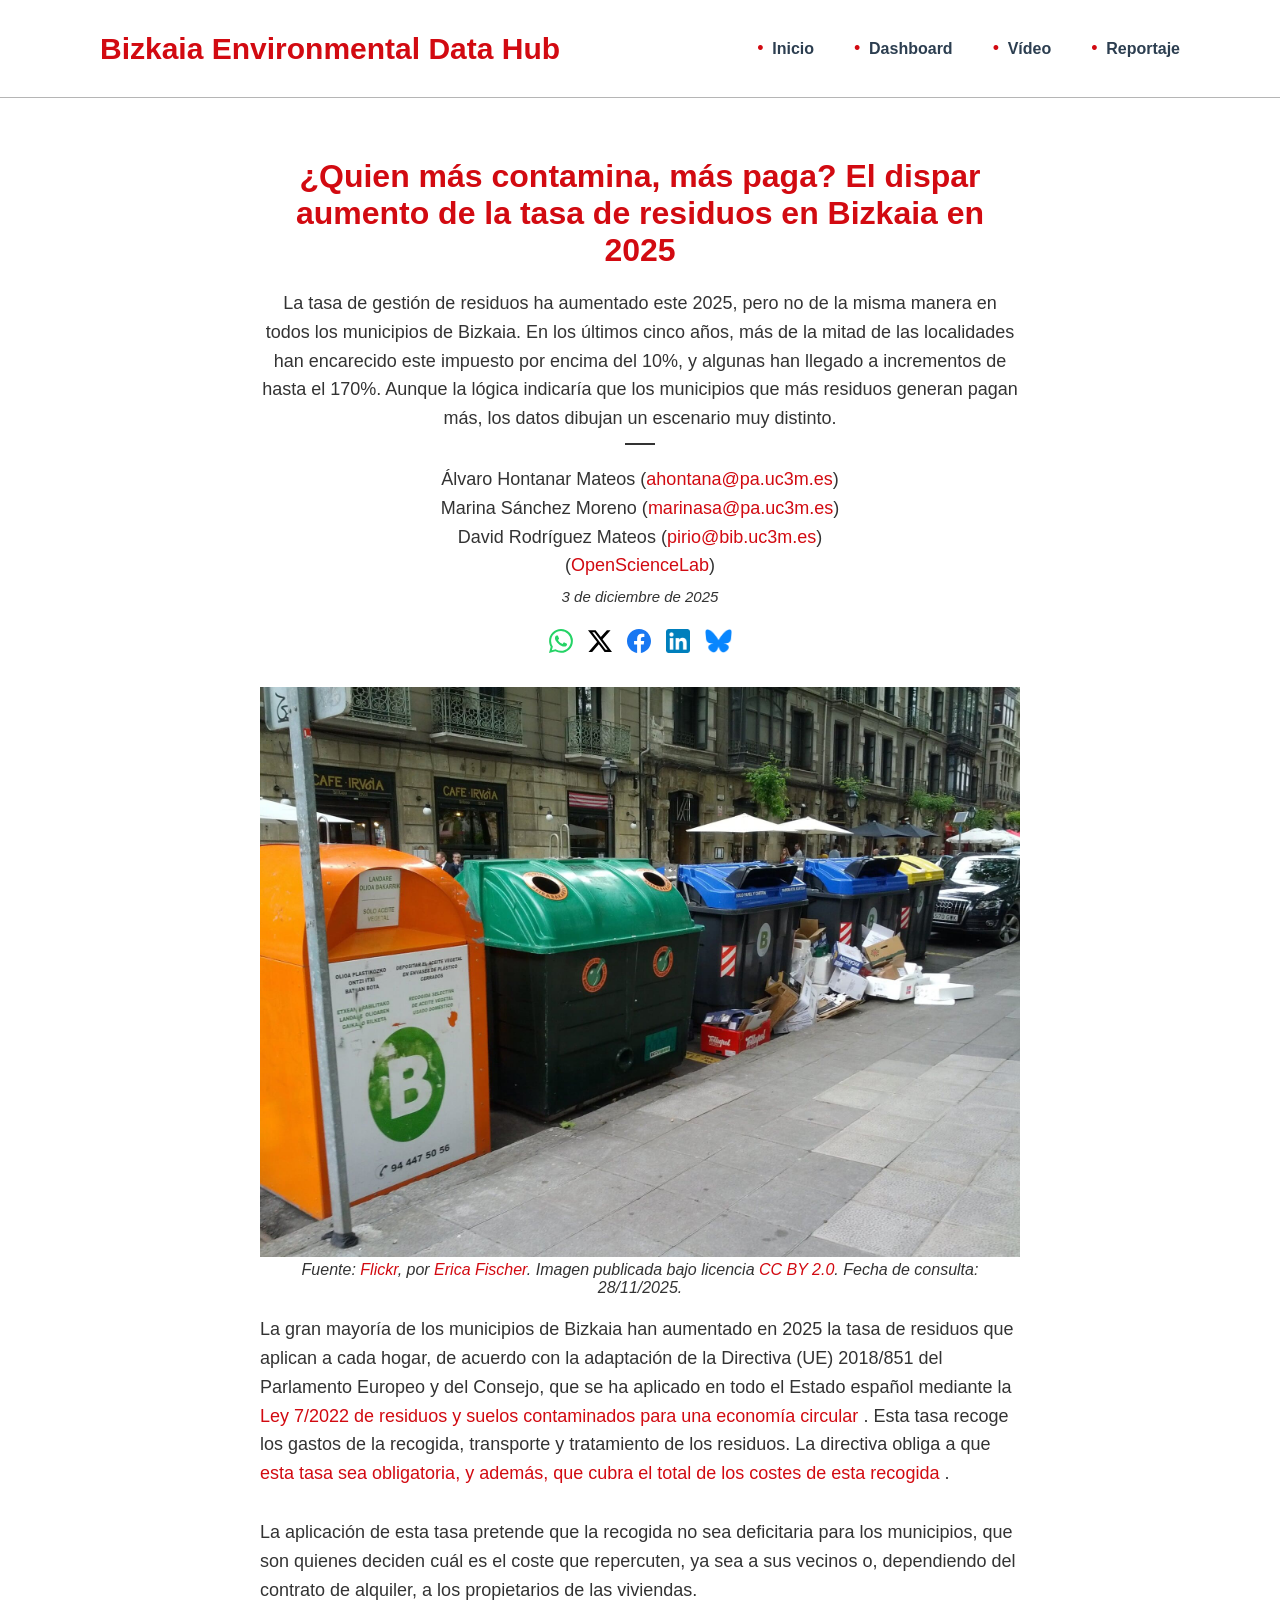
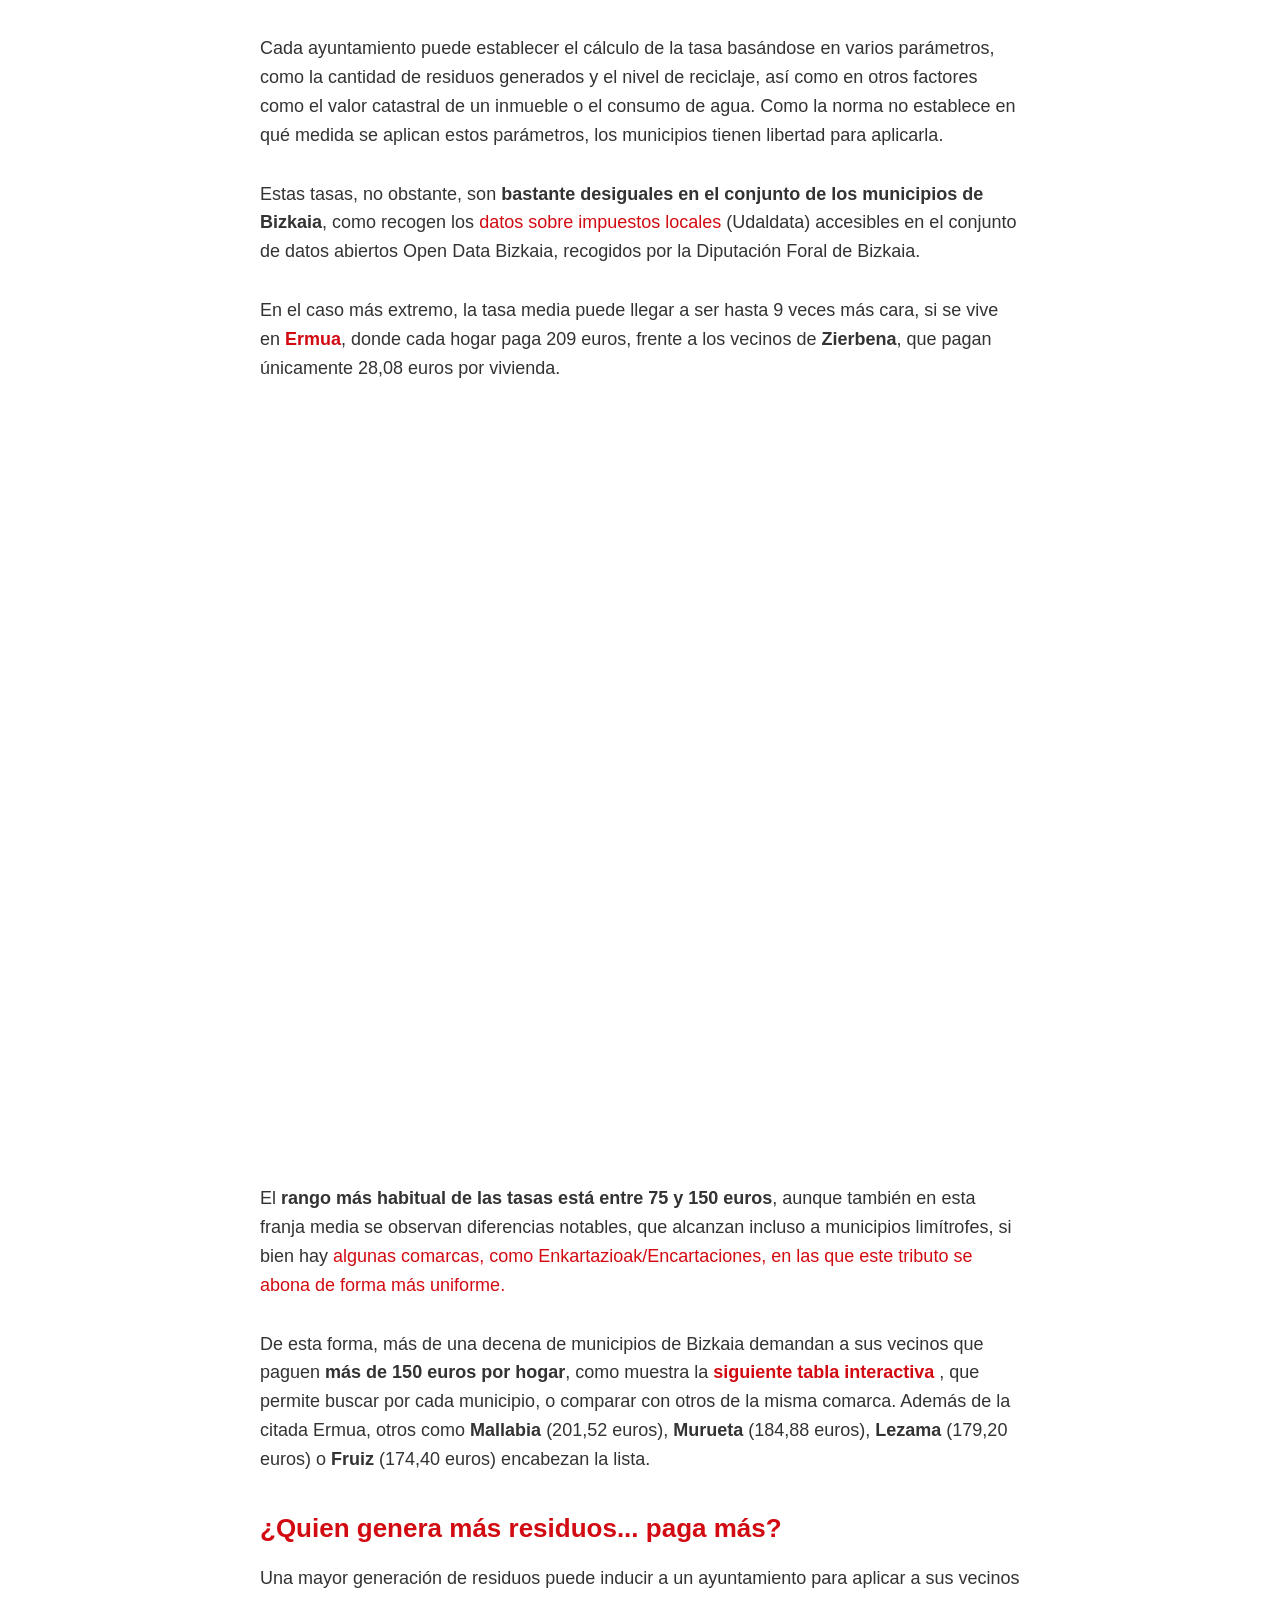
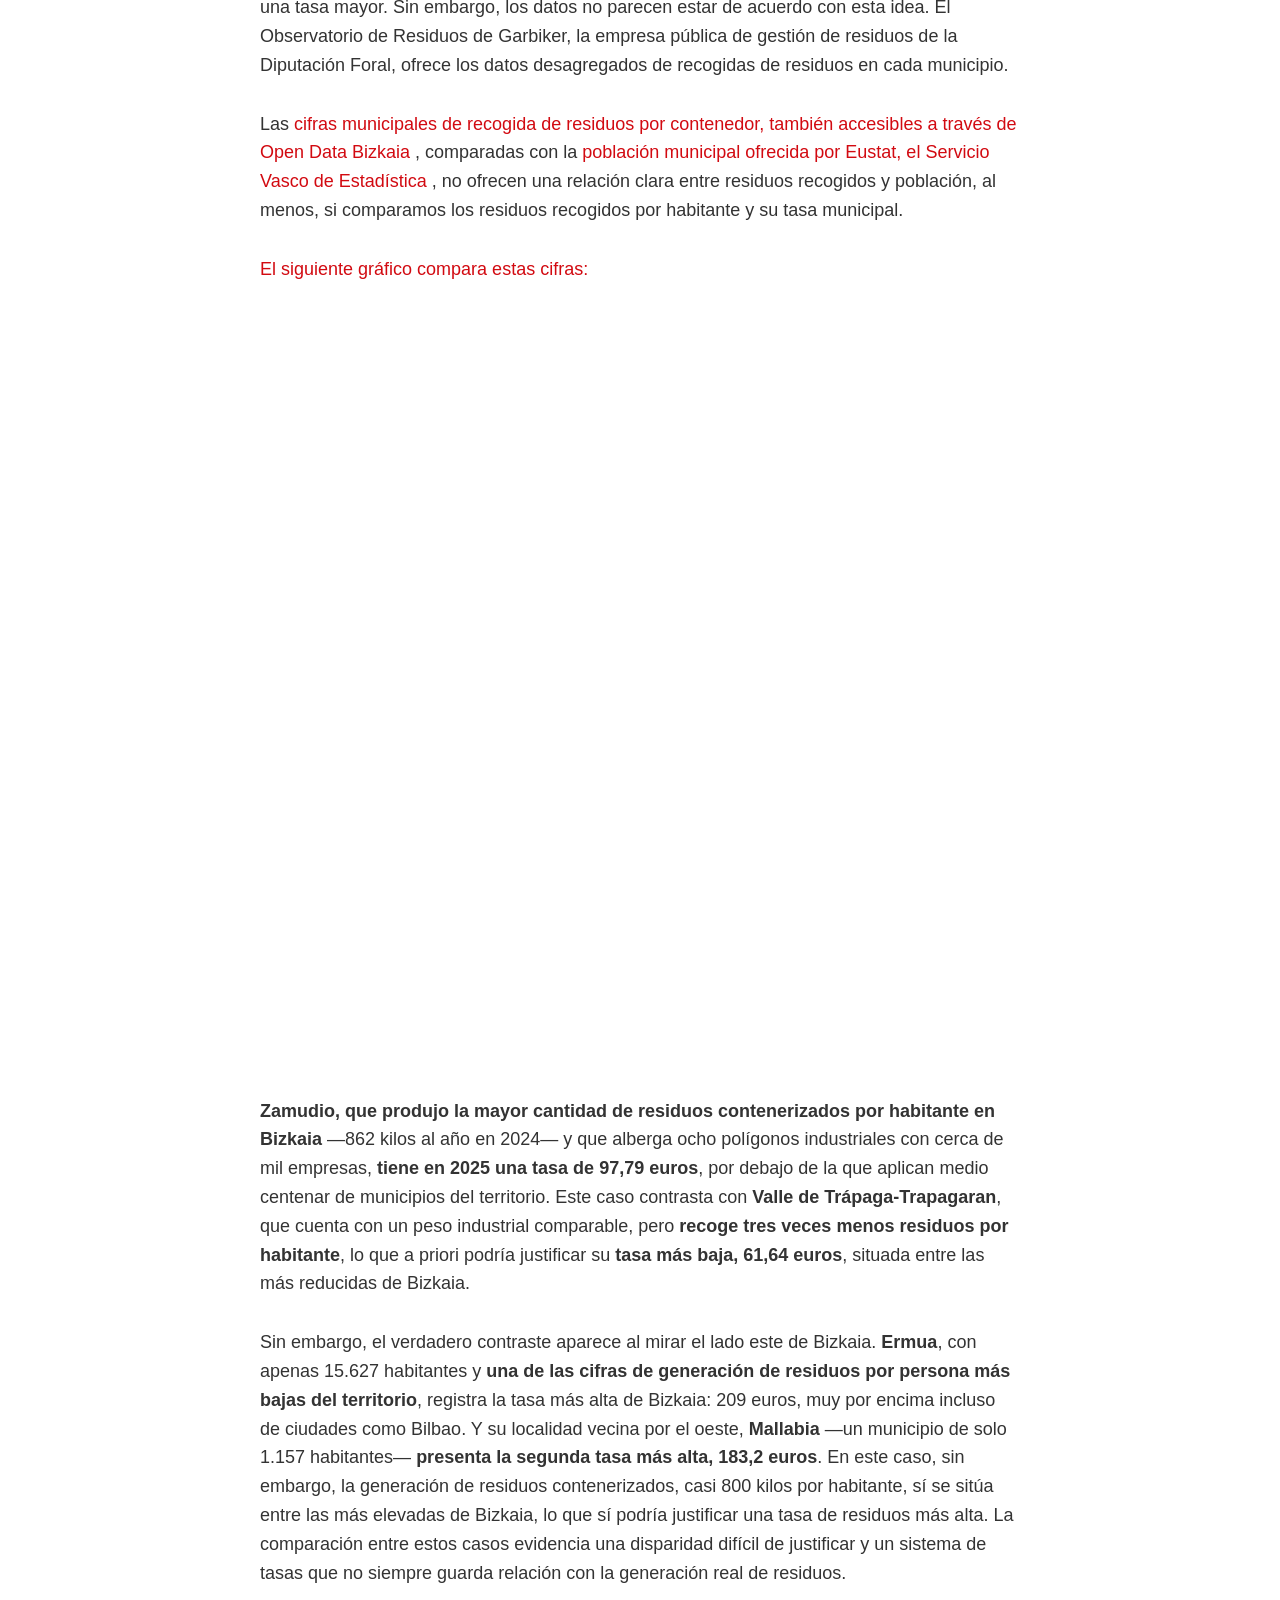
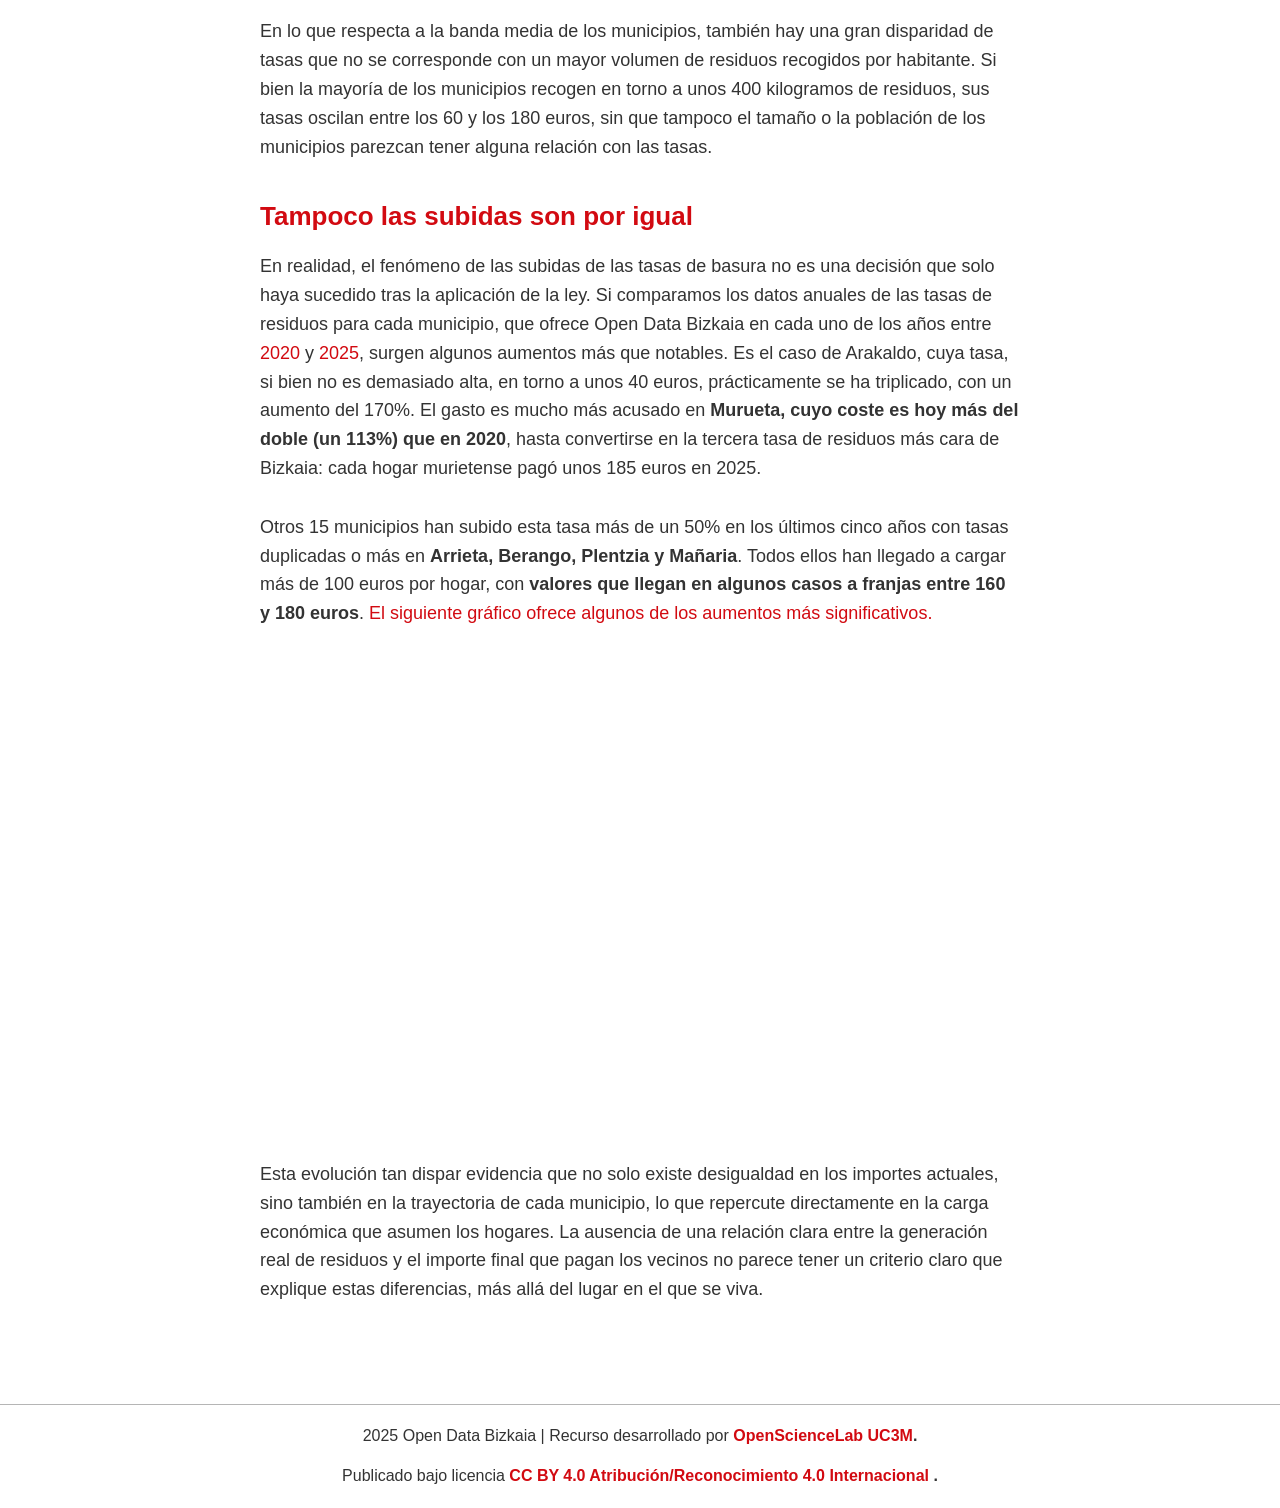
==== aumento-tasa-de-basuras-bizkaia.html @ 4c88d79d "Añadir archivos plantilla Copia OpenData Bizkaia" ====
<!DOCTYPE html>
<html lang="es">
    <head>
        <meta charset="UTF-8">
        <meta name="viewport" content="width=device-width, initial-scale=1.0">
        <title>El dispar aumento de la tasa de residuos en Bizkaia en 2025</title>
		<meta name="description" content="La tasa de residuos sube en Bizkaia en 2025, pero con grandes diferencias entre municipios: más de la mitad aumentan más del 10% y algunos alcanzan el 170%.">

        <!-- ====== OPEN GRAPH ====== -->
        <meta property="og:title" content="El dispar aumento de la tasa de basuras y las grandes diferencias entre municipios de Bizkaia">
        <meta property="og:description" content="La tasa de residuos aumenta, pero no igual en todos los municipios de Bizkaia. Más de la mitad han subido más de un 10%, algunos hasta un 170%.">
        <meta property="og:image" content="https://opensciencelab-uc3m.github.io/opendatabizkaia/contenedores-bilbao.jpg">
        <meta property="og:url" content="https://opensciencelab-uc3m.github.io/opendatabizkaia/aumento-tasa-de-basuras-bizkaia.html">
        <meta property="og:type" content="article">
        <meta property="og:locale" content="es_ES">

        <!-- ====== TWITTER CARDS ====== -->
        <meta name="twitter:card" content="summary_large_image">
        <meta name="twitter:title" content="El dispar aumento de la tasa de basuras y las grandes diferencias entre municipios de Bizkaia">
        <meta name="twitter:description" content="La tasa de residuos aumenta, pero no igual en todos los municipios de Bizkaia. Más de la mitad han subido más de un 10%, algunos hasta un 170%.">
        <meta name="twitter:image" content="https://opensciencelab-uc3m.github.io/opendatabizkaia/contenedores-bilbao.jpg">

        <link rel="stylesheet" href="style.css">
    </head>

    <body>

        <!-- ====== CABECERA / NAVBAR ====== -->
		<header>
			<nav class="navbar">
				<a href="index.html" class="logo">Bizkaia Environmental Data Hub</a>
				<ul class="nav-links">
					<li><a href="index.html">Inicio</a></li>
					<li><a href="dashboard.html">Dashboard</a></li>
					<li><a href="video-evolucion-del-reciclaje-bizkaia.html">Vídeo</a></li>
					<li><a href="aumento-tasa-de-basuras-bizkaia.html">Reportaje</a></li>
				</ul>
				<div class="menu-icon" id="menu-icon">&#9776;</div>
			</nav>
		</header>

        <!-- ====== CONTENIDO PRINCIPAL ====== -->
        <main class="article">

            <div class="hero-content">

                <h1>¿Quien más contamina, más paga? El dispar aumento de la tasa de residuos en Bizkaia en 2025</h1>

                <p class="entradilla">
                    La tasa de gestión de residuos ha aumentado este 2025, pero no de la misma manera en todos los municipios de Bizkaia. 
                    En los últimos cinco años, más de la mitad de las localidades han encarecido este impuesto por encima del 10%, y algunas 
                    han llegado a incrementos de hasta el 170%. Aunque la lógica indicaría que los municipios que más residuos generan pagan más, 
                    los datos dibujan un escenario muy distinto.
                    <span class="separator"></span>
                </p>

                <div class="author-info">
					<p class="author">
						Álvaro Hontanar Mateos
						(<a href="mailto:ahontana@pa.uc3m.es">ahontana@pa.uc3m.es</a>)<br>

						Marina Sánchez Moreno
						(<a href="mailto:marinasa@pa.uc3m.es">marinasa@pa.uc3m.es</a>)<br>
    
						David Rodríguez Mateos
						(<a href="mailto:pirio@bib.uc3m.es">pirio@bib.uc3m.es</a>)<br>

						(<a href="https://opensciencelab.uc3m.es/team/" target="_blank" class="author-link">OpenScienceLab</a>)
					</p>
                    <p class="date">3 de diciembre de 2025</p>

                    <div class="social-buttons">

                        <!-- WhatsApp -->
                        <a class="share_whatsapp"
                           href="https://wa.me/?text=Aumento+de+la+tasa+de+basuras+en+Bizkaia+2025+%0Ahttps%3A%2F%2Fopensciencelab-uc3m.github.io%2Fopendatabizkaia%2Faumento-tasa-de-basuras-bizkaia.html"
                           rel="nofollow noopener" target="_blank">
                            <svg class="bi bi-whatsapp" fill="#25D366" width="24" height="24" viewBox="0 0 16 16">
                                <path d="M13.601 2.326A7.85 7.85 0 0 0 7.994 0C3.627 0 .068 3.558.064 7.926c0 1.399.366 2.76 1.057 3.965L0 16l4.204-1.102a7.9 7.9 0 0 0 3.79.965h.004c4.368 0 7.926-3.558 7.93-7.93A7.9 7.9 0 0 0 13.6 2.326zM7.994 14.521a6.6 6.6 0 0 1-3.356-.92l-.24-.144-2.494.654.666-2.433-.156-.251a6.56 6.56 0 0 1-1.007-3.505c0-3.626 2.957-6.584 6.591-6.584a6.56 6.56 0 0 1 4.66 1.931 6.56 6.56 0 0 1 1.928 4.66c-.004 3.639-2.961 6.592-6.592 6.592m3.615-4.934c-.197-.099-1.17-.578-1.353-.646-.182-.065-.315-.099-.445.099-.133.197-.513.646-.627.775-.114.133-.232.148-.43.05-.197-.1-.836-.308-1.592-.985-.59-.525-.985-1.175-1.103-1.372-.114-.198-.011-.304.088-.403.087-.088.197-.232.296-.346.1-.114.133-.198.198-.33.065-.134.034-.248-.015-.347-.05-.099-.445-1.076-.612-1.47-.16-.389-.323-.335-.445-.34-.114-.007-.247-.007-.38-.007a.73.73 0 0 0-.529.247c-.182.198-.691.677-.691 1.654s.71 1.916.81 2.049c.098.133 1.394 2.132 3.383 2.992.47.205.84.326 1.129.418.475.152.904.129 1.246.08.38-.058 1.171-.48 1.338-.943.164-.464.164-.86.114-.943-.049-.084-.182-.133-.38-.232"></path>
                            </svg>
                        </a>

                        <!-- X (Twitter) -->
                        <a class="share_twitter"
                           href="https://twitter.com/intent/tweet?url=https%3A%2F%2Fopensciencelab-uc3m.github.io%2Fopendatabizkaia%2Faumento-tasa-de-basuras-bizkaia.html&text=Aumento+de+la+tasa+de+basuras+en+Bizkaia+2025"
                           rel="nofollow noopener" target="_blank">
                            <svg class="bi bi-twitter-x" width="24" height="24" viewBox="0 0 16 16">
                                <path d="M12.6.75h2.454l-5.36 6.142L16 15.25h-4.937l-3.867-5.07-4.425 5.07H.316l5.733-6.57L0 .75h5.063l3.495 4.633L12.601.75Zm-.86 13.028h1.36L4.323 2.145H2.865z"></path>
                            </svg>
                        </a>

                        <!-- Facebook -->
                        <a class="share_facebook"
                           href="https://www.facebook.com/sharer/sharer.php?u=https%3A%2F%2Fopensciencelab-uc3m.github.io%2Fopendatabizkaia%2Faumento-tasa-de-basuras-bizkaia.html"
                           rel="nofollow noopener" target="_blank">
                            <svg class="bi bi-facebook" fill="#1877F2" width="24" height="24" viewBox="0 0 16 16">
                                <path d="M16 8.049c0-4.446-3.582-8.05-8-8.05C3.58 0-.002 3.603-.002 8.05c0 4.017 2.926 7.347 6.75 7.951v-5.625h-2.03V8.05H6.75V6.275c0-2.017 1.195-3.131 3.022-3.131.876 0 1.791.157 1.791.157v1.98h-1.009c-.993 0-1.303.621-1.303 1.258v1.51h2.218l-.354 2.326H9.25V16c3.824-.604 6.75-3.934 6.75-7.951"></path>
                            </svg>
                        </a>

                        <!-- LinkedIn -->
                        <a class="share_linkedin"
                           href="https://www.linkedin.com/sharing/share-offsite/?url=https%3A%2F%2Fopensciencelab-uc3m.github.io%2Fopendatabizkaia%2Faumento-tasa-de-basuras-bizkaia.html"
                           rel="nofollow noopener" target="_blank">
                            <img src="logo-linkedin.png" alt="LinkedIn" width="24" height="24">
                        </a>

                        <!-- Bluesky -->
                        <a class="share_bluesky"
                           href="https://bsky.app/intent/compose?text=Aumento+de+la+tasa+de+basuras+en+Bizkaia+2025+https%3A%2F%2Fopensciencelab-uc3m.github.io%2Fopendatabizkaia%2Faumento-tasa-de-basuras-bizkaia.html"
                           rel="nofollow noopener" target="_blank">
                            <img src="logo-bluesky.png" alt="Bluesky" width="27" height="24">
                        </a>
                    </div>
                </div>

                <figure style="text-align: center;">
                    <img src="contenedores-bilbao.jpg" alt="Contenedores en Bilbao"
                         style="max-width: 100%; height: auto;">
                    <figcaption style="font-style: italic; text-align: center;">
                        Fuente:
                        <a href="https://www.flickr.com/photos/walkingsf/18187694083/" target="_blank">Flickr</a>, por
                        <a href="https://www.flickr.com/photos/walkingsf/" target="_blank">Erica Fischer</a>.
                        Imagen publicada bajo licencia
                        <a href="https://creativecommons.org/licenses/by/2.0/" target="_blank">CC BY 2.0</a>.
                        Fecha de consulta: 28/11/2025.
                    </figcaption>
                </figure>

                <br>

            </div>

            <!-- ====== GRÁFICO 1 ====== -->
            <section class="body-article">
                <p>
                    La gran mayoría de los municipios de Bizkaia han aumentado en 2025 la tasa de residuos que aplican a cada hogar, de acuerdo con la adaptación de la Directiva (UE) 2018/851 del Parlamento Europeo y del Consejo, que se ha aplicado en todo el Estado español mediante la 
                    <a href="https://www.boe.es/buscar/act.php?id=BOE-A-2022-5809" target="_blank" rel="noopener noreferrer">
                        Ley 7/2022 de residuos y suelos contaminados para una economía circular
                    </a>. 
                    Esta tasa recoge los gastos de la recogida, transporte y tratamiento de los residuos. La directiva obliga a que 
                    <a href="https://www.femp.es/sites/default/files/multimedia/CUESTIONES-TASA-RESIDUOS.pdf" target="_blank" rel="noopener noreferrer">
                        esta tasa sea obligatoria, y además, que cubra el total de los costes de esta recogida
                    </a>.
                </p>

                <p>
                    La aplicación de esta tasa pretende que la recogida no sea deficitaria para los municipios, que son quienes deciden cuál es el coste que repercuten, ya sea a sus vecinos o, dependiendo del contrato de alquiler, a los propietarios de las viviendas.
                </p>

                <p>
                    Cada ayuntamiento puede establecer el cálculo de la tasa basándose en varios parámetros, como la cantidad de residuos generados y el nivel de reciclaje, así como en otros factores como el valor catastral de un inmueble o el consumo de agua. Como la norma no establece en qué medida se aplican estos parámetros, los municipios tienen libertad para aplicarla.
                </p>

                <p>
                    Estas tasas, no obstante, son 
                    <strong>bastante desiguales en el conjunto de los municipios de Bizkaia</strong>, 
                    como recogen los 
                    <a href="https://www.opendatabizkaia.eus/es/dump/251927ac-a176-423d-869b-e9be427c133c/tipos-tarifas-2023-2026"
                       target="_blank" rel="noopener noreferrer">
                        datos sobre impuestos locales
                    </a> 
                    (Udaldata) accesibles en el conjunto de datos abiertos Open Data Bizkaia, recogidos por la Diputación Foral de Bizkaia.
                </p>

                <p>
                    En el caso más extremo, la tasa media puede llegar a ser hasta 9 veces más cara, si se vive en 
                    <a href="https://www.opendatabizkaia.eus/es/catalogo/udaldata-ermua" target="_blank" rel="noopener noreferrer"><strong>Ermua</strong></a>, donde cada hogar paga 209 euros, frente a los vecinos de <strong>Zierbena</strong>, que pagan únicamente 28,08 euros por vivienda.
                    
                </p>

                <iframe title="Cuanto cuesta recoger los residuos: una tasa, múltiples precios"
                        aria-label="Mapa coroplético"
                        id="datawrapper-chart-cPBbP"
                        src="https://datawrapper.dwcdn.net/cPBbP/2/"
                        scrolling="no"
                        frameborder="0"
                        style="width: 0; min-width: 100% !important; border: none;"
                        height="750"
                        data-external="1">
                </iframe>
				<br>
				<br>
				<p>
                    El <strong>rango más habitual de las tasas está entre 75 y 150 euros</strong>, 
                    aunque también en esta franja media se observan diferencias notables, que alcanzan incluso a municipios limítrofes, 
                    si bien hay 
                    <a href="https://www.datawrapper.de/_/cPBbP/" target="_blank" rel="noopener noreferrer">
                        algunas comarcas, como Enkartazioak/Encartaciones, en las que este tributo se abona de forma más uniforme.
                    </a>
                </p>
				
                <p>
                    De esta forma, más de una decena de municipios de Bizkaia demandan a sus vecinos que paguen 
                    <strong>más de 150 euros por hogar</strong>, 
                    como muestra la 
                    <a href="https://public.flourish.studio/visualisation/26559087/" target="_blank" rel="noopener noreferrer">
                        <strong>siguiente tabla interactiva</strong>
                    </a>,
                    que permite buscar por cada municipio, o comparar con otros de la misma comarca. Además de la citada Ermua, 
                    otros como <strong>Mallabia</strong> (201,52 euros), <strong>Murueta</strong> (184,88 euros), 
                    <strong>Lezama</strong> (179,20 euros) o <strong>Fruiz</strong> (174,40 euros) encabezan la lista.
                </p>

                <div class="flourish-embed flourish-table" data-src="visualisation/26559087">
                    <script src="https://public.flourish.studio/resources/embed.js"></script>
                    <noscript>
                        <img src="https://public.flourish.studio/visualisation/26559087/thumbnail"
                             width="100%"
                             alt="table visualization" />
                    </noscript>
                </div>

                <h2>¿Quien genera más residuos... paga más?</h2>

                <p>
                    Una mayor generación de residuos puede inducir a un ayuntamiento para aplicar a sus vecinos una tasa mayor. 
                    Sin embargo, los datos no parecen estar de acuerdo con esta idea. El Observatorio de Residuos de Garbiker, 
                    la empresa pública de gestión de residuos de la Diputación Foral, ofrece los datos desagregados de recogidas de 
                    residuos en cada municipio.
                </p>

                <p>
                    Las 
                    <a href="https://www.opendatabizkaia.eus/es/catalogo/residuos-urbanos" target="_blank" rel="noopener noreferrer">
                        cifras municipales de recogida de residuos por contenedor, también accesibles a través de Open Data Bizkaia
                    </a>, 
                    comparadas con la 
                    <a href="https://www.eustat.eus/elementos/tbl0014224_c.html" target="_blank" rel="noopener noreferrer">
                        población municipal ofrecida por Eustat, el Servicio Vasco de Estadística
                    </a>, 
                    no ofrecen una relación clara entre residuos recogidos y población, al menos, si comparamos los residuos recogidos 
                    por habitante y su tasa municipal.
                </p>

                <p>
                    <a href="https://www.datawrapper.de/_/rtr8z/?v=7" target="_blank" rel="noopener noreferrer">
                        El siguiente gráfico compara estas cifras:
                    </a>
                </p>

                <div class="graph-container">
                    <iframe src="https://datawrapper.dwcdn.net/rtr8z/1/"
                            title="Tasas de basuras Bizkaia"
                            aria-label="Tasas de basuras Bizkaia"
                            id="datawrapper-chart-2"
                            scrolling="no"
                            frameborder="0"
                            style="width: 0; min-width: 100% !important; border: none;"
                            height="761"
                            data-external="1">
                    </iframe>

                    <script type="text/javascript">
                        window.addEventListener("message", function(a) {
                            if (void 0 !== a.data["datawrapper-height"]) {
                                var e = document.querySelectorAll("iframe");
                                for (var t in a.data["datawrapper-height"]) {
                                    for (var r, i = 0; r = e[i]; i++) {
                                        if (r.contentWindow === a.source) {
                                            var d = a.data["datawrapper-height"][t] + "px";
                                            r.style.height = d;
                                        }
                                    }
                                }
                            }
                        });
                    </script>
                </div>

                <br>

                <p>
                    <strong>Zamudio, que produjo la mayor cantidad de residuos contenerizados por habitante en Bizkaia</strong> —862 kilos 
                    al año en 2024— y que alberga ocho polígonos industriales con cerca de mil empresas, 
                    <strong>tiene en 2025 una tasa de 97,79 euros</strong>, por debajo de la que aplican medio centenar de municipios del territorio. 
                    Este caso contrasta con <strong>Valle de Trápaga-Trapagaran</strong>, que cuenta con un peso industrial comparable, pero 
                    <strong>recoge tres veces menos residuos por habitante</strong>, lo que a priori podría justificar su 
                    <strong>tasa más baja, 61,64 euros</strong>, situada entre las más reducidas de Bizkaia.
                </p>

                <p>
                    Sin embargo, el verdadero contraste aparece al mirar el lado este de Bizkaia. <strong>Ermua</strong>, con apenas 15.627 
                    habitantes y <strong>una de las cifras de generación de residuos por persona más bajas del territorio</strong>, registra la tasa 
                    más alta de Bizkaia: 209 euros, muy por encima incluso de ciudades como Bilbao. Y su localidad vecina por el oeste, 
                    <strong>Mallabia</strong> —un municipio de solo 1.157 habitantes— <strong>presenta la segunda tasa más alta, 183,2 euros</strong>. 
                    En este caso, sin embargo, la generación de residuos contenerizados, casi 800 kilos por habitante, sí se sitúa entre las más 
                    elevadas de Bizkaia, lo que sí podría justificar una tasa de residuos más alta. La comparación entre estos casos evidencia una 
                    disparidad difícil de justificar y un sistema de tasas que no siempre guarda relación con la generación real de residuos.
                </p>
				
				<p>
					En lo que respecta a la banda media de los municipios, también hay una gran disparidad de tasas que no se corresponde con un mayor volumen de residuos recogidos por habitante. Si bien la mayoría de los municipios recogen en torno a unos 400 kilogramos de residuos, sus tasas oscilan entre los 60 y los 180 euros, sin que tampoco el tamaño o la población de los municipios parezcan tener alguna relación con las tasas.
				</p>

                <h2>Tampoco las subidas son por igual</h2>

                <p>
                    En realidad, el fenómeno de las subidas de las tasas de basura no es una decisión que solo haya sucedido tras la aplicación de 
                    la ley. Si comparamos los datos anuales de las tasas de residuos para cada municipio, que ofrece Open Data Bizkaia en cada uno 
                    de los años entre 
                    <a href="https://www.opendatabizkaia.eus/es/dump/589396ca-e02e-4b5b-a9e4-0ad3cc40f73a/tipos-tarifas-2019-2022?format=xlsx" target="_blank" rel="noopener noreferrer">2020</a>
                    y 
                    <a href="https://www.opendatabizkaia.eus/es/dump/251927ac-a176-423d-869b-e9be427c133c/tipos-tarifas-2023-2026?format=xlsx" target="_blank" rel="noopener noreferrer">2025</a>, 
                    surgen algunos aumentos más que notables. Es el caso de Arakaldo, cuya tasa, si bien no es demasiado alta, en torno a unos 
                    40 euros, prácticamente se ha triplicado, con un aumento del 170%. El gasto es mucho más acusado en 
                    <strong>Murueta, cuyo coste es hoy más del doble (un 113%) que en 2020</strong>, hasta convertirse en la tercera tasa de residuos 
                    más cara de Bizkaia: cada hogar murietense pagó unos 185 euros en 2025.
                </p>

                <p>
                    Otros 15 municipios han subido esta tasa más de un 50% en los últimos cinco años con tasas duplicadas o más en 
                    <strong>Arrieta, Berango, Plentzia y Mañaria</strong>. 
                    Todos ellos han llegado a cargar más de 100 euros por hogar, con 
                    <strong>valores que llegan en algunos casos a franjas entre 160 y 180 euros</strong>. 
                    <a href="https://www.datawrapper.de/_/assXP/" target="_blank" rel="noopener noreferrer">
                        El siguiente gráfico ofrece algunos de los aumentos más significativos.
                    </a>
                </p>

                <iframe title="Tras la pandemia, algunas tasas de basura en Bizkaia se han disparado"
                        aria-label="Gráfico de rangos"
                        id="datawrapper-chart-assXP"
                        src="https://datawrapper.dwcdn.net/assXP/1/"
                        scrolling="no"
                        frameborder="0"
                        style="width: 0; min-width: 100% !important; border: none;"
                        height="480"
                        data-external="1">
                </iframe>

                <script type="text/javascript">
                    window.addEventListener("message", function(a) {
                        if (void 0 !== a.data["datawrapper-height"]) {
                            var e = document.querySelectorAll("iframe");
                            for (var t in a.data["datawrapper-height"]) {
                                for (var r, i = 0; r = e[i]; i++) {
                                    if (r.contentWindow === a.source) {
                                        var d = a.data["datawrapper-height"][t] + "px";
                                        r.style.height = d;
                                    }
                                }
                            }
                        }
                    });
                </script>
				<br>
				<br>

                <p>
                    Esta evolución tan dispar evidencia que no solo existe desigualdad en los importes actuales, sino también en la trayectoria 
                    de cada municipio, lo que repercute directamente en la carga económica que asumen los hogares. La ausencia de una relación 
                    clara entre la generación real de residuos y el importe final que pagan los vecinos no parece tener un criterio claro que 
                    explique estas diferencias, más allá del lugar en el que se viva.
                </p>

            </section>

        </main>

        <!-- ====== PIE DE PÁGINA ====== -->
        <footer>
            <p>
                2025 Open Data Bizkaia |
                Recurso desarrollado por
                <strong>
                    <a href="https://opensciencelab.uc3m.es/" target="_blank">OpenScienceLab UC3M</a>.
                </strong>
            </p>
            <br>
            <p>
                Publicado bajo licencia
                <strong>
                    <a href="https://creativecommons.org/licenses/by/4.0/deed.es" target="_blank">
                        CC BY 4.0 Atribución/Reconocimiento 4.0 Internacional
                    </a>.
                </strong>
            </p>
        </footer>

        <script src="script.js"></script>

    </body>
</html>
---- style.css ----
/* ====== RESET DE ESTILOS ====== */
* {
    margin: 0;
    padding: 0;
    box-sizing: border-box;
    font-family: "Segoe UI", Arial, sans-serif;
}

html, body {
    height: 100%;
    background-color: #ffffff; /* Fondo blanco para la home */
    color: #333;
}


/* ====== CABECERA / NAVBAR ====== */
header {
    background-color: #ffffff;
    padding: 30px 100px;
    border-bottom: 1px solid #b5b5b5;
}

.navbar {
    display: flex;
    justify-content: space-between;
    align-items: center;
}

.logo {
    font-size: 30px;
    font-weight: bold;
    color: #d20a11;
    text-decoration: none;
}

@media (max-width: 768px) {
    .logo {
        font-size: 20px; /* Tamaño más pequeño para pantallas móviles */
    }
}

.nav-links {
    display: flex;
    list-style-type: none;
    margin: 0;
    padding: 0;
    color: #d20a11;
}

.nav-links li {
    margin-left: 40px;
}

.nav-links a {
    text-decoration: none;
    color: #2c3e50;
    font-weight: bold;
    font-size: 16px;
}

.menu-icon {
    display: none;
    font-size: 30px;
    cursor: pointer;
}

@media (max-width: 768px) {
    header {
        padding: 20px 30px;
    }

    .nav-links {
        display: none;
        flex-direction: column;
        width: 100%;
        position: absolute;
        background-color: #ffffff;
        top: 60px;
        left: 0;
        padding: 20px;
        box-shadow: 0 2px 5px rgba(0, 0, 0, 0.1);
    }

    .nav-links.active {
        display: flex;
    }

    .nav-links li {
        margin: 15px 0;
    }

    .menu-icon {
        display: block;
    }
}

/* ====== HOME ====== */
.home {
    width: 90%;
    max-width: 1200px; /* Limitar el ancho del contenido en la home */
    margin: 0 auto;
    padding: 20px;
    background-color: #ffffff; /* Fondo blanco para la home */
}

.dashboard {
    width: 90%;
    max-width: 1400px; /* Limitar el ancho del contenido en la home */
    margin: 0 auto;
    padding: 20px;
    background-color: #ffffff; /* Fondo blanco para la home */
}

@media (max-width: 768px) {
    .dashboard {
        width: 100%; /* Asegura que el dashboard ocupe el 100% del ancho en móviles */
        padding: 10px; /* Puedes ajustar el padding para móviles si es necesario */
    }
}

/* ====== CONTENIDO PRINCIPAL (ARTÍCULO) ====== */
main.article {
    max-width: 800px; /* Estrechar el contenedor principal */
    margin: 40px auto;
    padding: 20px;
}

.hero {
    text-align: center;
	margin: 40px;
}

h1 {
    color: #d20a11;
    font-size: 32px;
    margin-bottom: 20px;
    text-align: center;
    font-weight: bold;
}

h2 {
    font-size: 26px;
    color: #d20a11;
    margin-top: 40px;
    margin-bottom: 20px;
    text-align: left;
    font-weight: bold;
}

h3 {
    font-size: 20px;
    color: #444;
    margin-bottom: 10px;
    font-weight: normal;
}

p {
    font-size: 18px;
    color: #333;
    line-height: 1.6;
    margin-bottom: 30px;/
}

/* ====== SECCIONES DE GRÁFICOS ====== */
section {
    margin-bottom: 40px;
}


/* ====== FORMATO DE LISTAS ====== */
ul {
    list-style-type: none;
    margin-left: 20px;
}

ul li {
    margin: 8px 0;
    font-size: 18px;
    padding-left: 15px;
    position: relative;
}

ul li::before {
    content: "•";
    color: #d20a11;
    font-size: 18px;
    position: absolute;
    left: 0;
    top: 0;
}

/* ====== TABLAS (Solo se aplica en la página del artículo) ====== */
.article table {
    width: 100%;
    border-collapse: collapse;
    margin-top: 20px;
    margin-bottom: 30px;
}

.article table th, .article table td {
    border: 1px solid #ddd;
    padding: 12px 15px;
    text-align: left;
}

.article table th {
    background-color: #f4f4f4;
    color: #d20a11;
    font-weight: bold;
}

.article table tr:nth-child(even) {
    background-color: #f9f9f9;
}

.article table tr:hover {
    background-color: #e8e8e8;
}

.article table td {
    font-size: 16px;
}

/* ====== PIE DE PÁGINA (PÁGINA PRINCIPAL) ====== */
footer {
    border-top: 1px solid #b5b5b5;
    width: 100%;
    text-align: center;
    padding-top: 20px;
    padding-bottom: 20px;
    color: #333;
    box-sizing: border-box;
}

footer p {
    max-width: 95%;
    margin: 0 auto;
    font-size: 12pt;
    line-height: 1.4;
}

/* Centrado de los enlaces en el pie de página */
footer p {
    text-align: center;
}

a {
    color: #d20a11;
    text-decoration: none;
}

a:hover {
    color: #e3666a;
}

/* Estilo para el bloque de información de autor */

.entradilla{
	text-align: center;
}

.separator {
    display: block;
    width: 30px;
    height: 2px;
    background: #333;
    margin: 0 auto;
	margin-top: 10px !important;
	margin-bottom: -10px !important;
}

.author-info {
    text-align: center;
    margin-top: 30px;
    margin-bottom: 30px;
}

.author-info p {
    margin: 5px 0;
}

.author-info .author-link:hover {
    color: #e3666a; /* Cambiar color del enlace al pasar el ratón */
}

.author {
	text-align: center;
	font-size: 18px;
}

.date {
    font-style: italic;
    font-size: 15px; /* Tamaño un poquito más pequeño para la fecha */
	text-align: center;
}

.social-buttons {
    display: flex;
    justify-content: center;
    gap: 15px;
    margin-top: 20px;
}

.social-icon {
    font-size: 50px;
    text-decoration: none;
}

.social-icon:hover {
    color: #e3666a; /* Color al pasar el mouse */
}

.video-container {
    display: flex;
    justify-content: center;
}


/* Estilos para mobile */
@media (max-width: 768px) {

    .social-buttons {
        gap: 8px;
    }

    .social-icon {
        font-size: 18px;
    }
}

.funcionalidades {
    /*background-color: #f9f9f9;*/
    padding: 40px 20px;
}

.funcionalidades-container {
    max-width: 1080px;
    margin: 0 auto;
    text-align: center;
	margin-top: -80px !important;
}

.funcionalidades-grid {
    display: grid;
    grid-template-columns: repeat(3, 1fr);
    gap: 20px;
}

.funcionalidad-card {
    padding-right: 20px;
    padding-left: 20px;
    border-radius: 10px;
    padding-top: 20px;
    text-decoration: none;
    color: inherit;
    transition: transform 0.2s ease, box-shadow 0.2s ease;
    box-shadow: 0 4px 12px rgba(0, 0, 0, 0.1); /* Añadimos la sombra */
}


h3 {
    font-size: 20px;
    color: #d20a11;
    margin-bottom: 10px;
	font-weight: bolder;
}

/* ====== PÁGINA RESPONSIVA ====== */
@media (max-width: 768px) {
    h1 {
        font-size: 16pt;
    }

    h2 {
        font-size: 22px;
    }
    /* Ajustes para listas en mobile */
    ul li {
        font-size: 16px; /* Reducir el tamaño de la fuente de las listas en mobile */
    }

    /* Eliminar las sombras y bordes redondeados en mobile */
    .home, .article {
        box-shadow: none !important; /* Eliminar sombras */
        border-radius: 0 !important; /* Eliminar bordes redondeados */
        width: 100% !important; /* Dejar que ocupe todo el ancho en mobile */
        padding: 8px !important; /* Reducir el padding para más espacio */
    }
}

@media (max-width: 480px) {
    h1 {
        font-size: 16pt;
    }

    h2 {
        font-size: 18px;
    }
}

@media (max-width: 768px) {
    .funcionalidades-grid {
        grid-template-columns: 1fr;
    }
}

.funcionalidad-card:hover {
    transform: scale(1.05);
    box-shadow: 0 4px 15px rgba(0, 0, 0, 0.2);
}
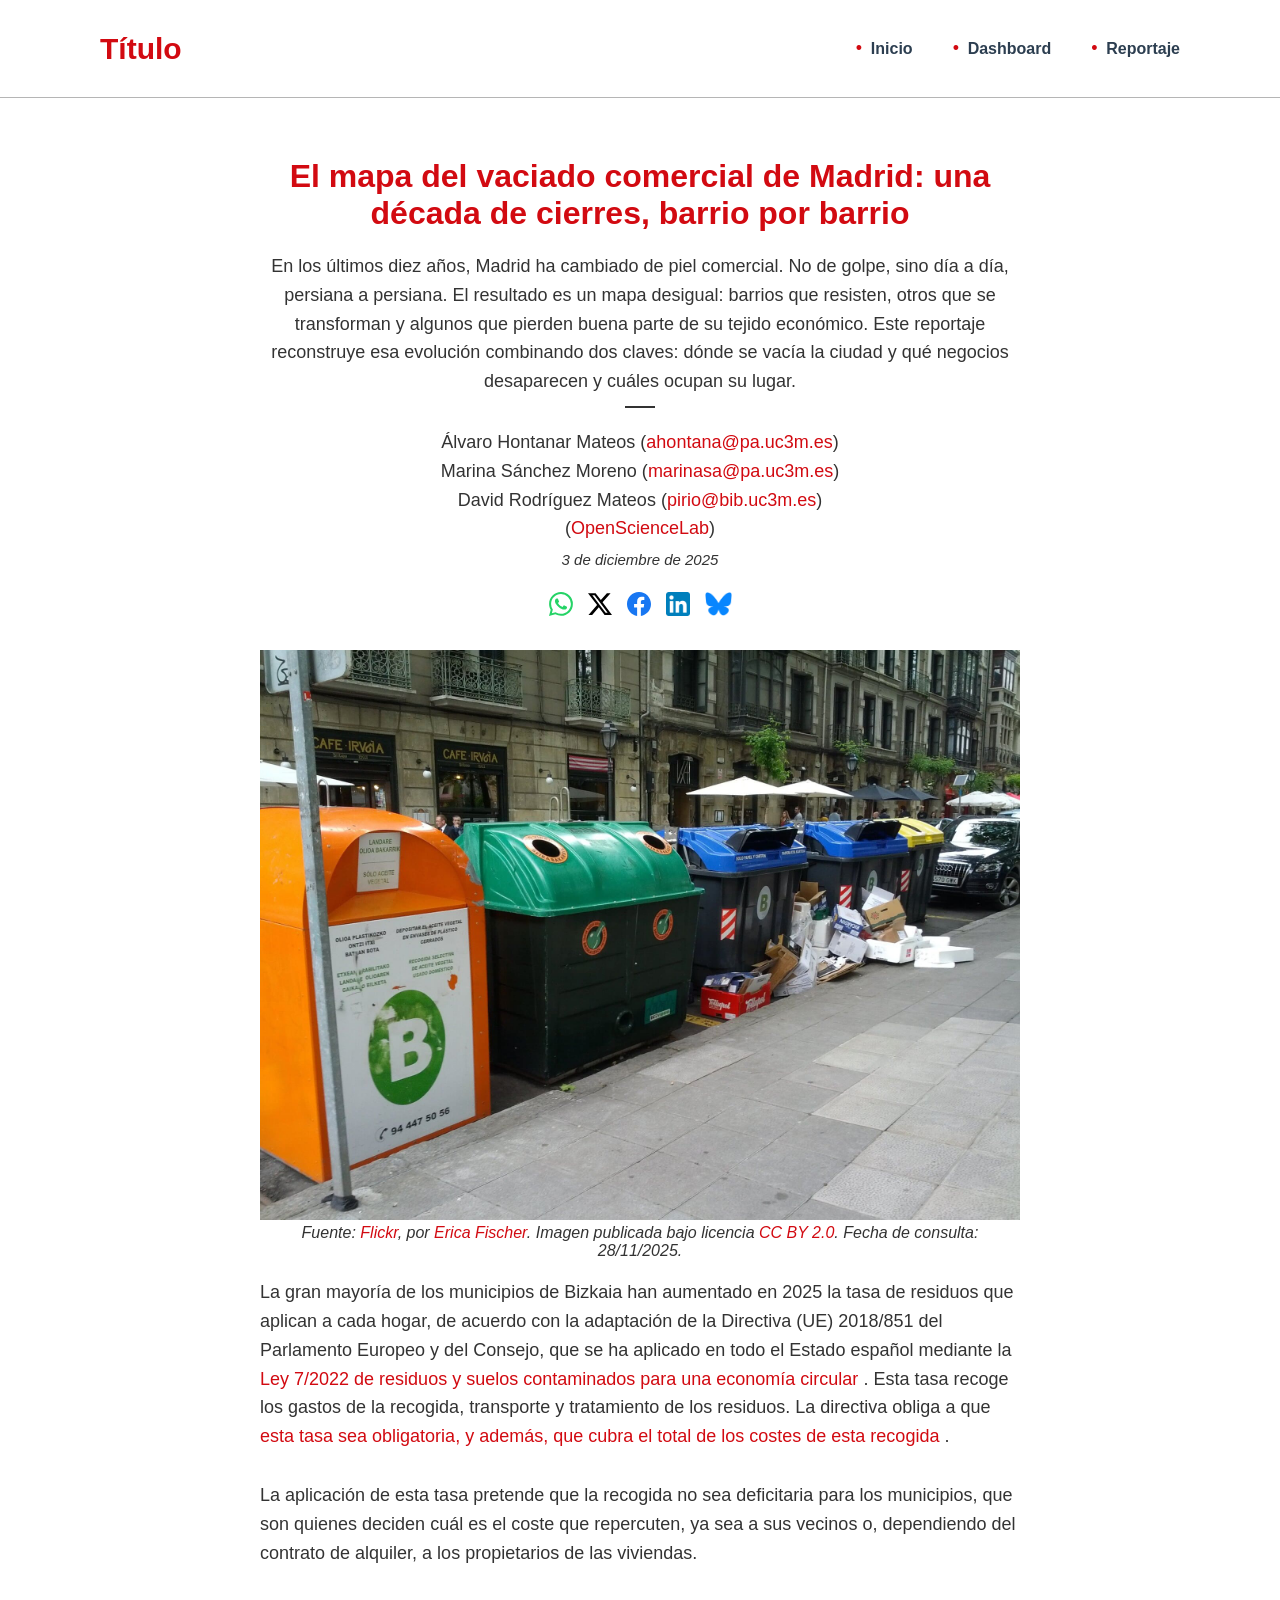
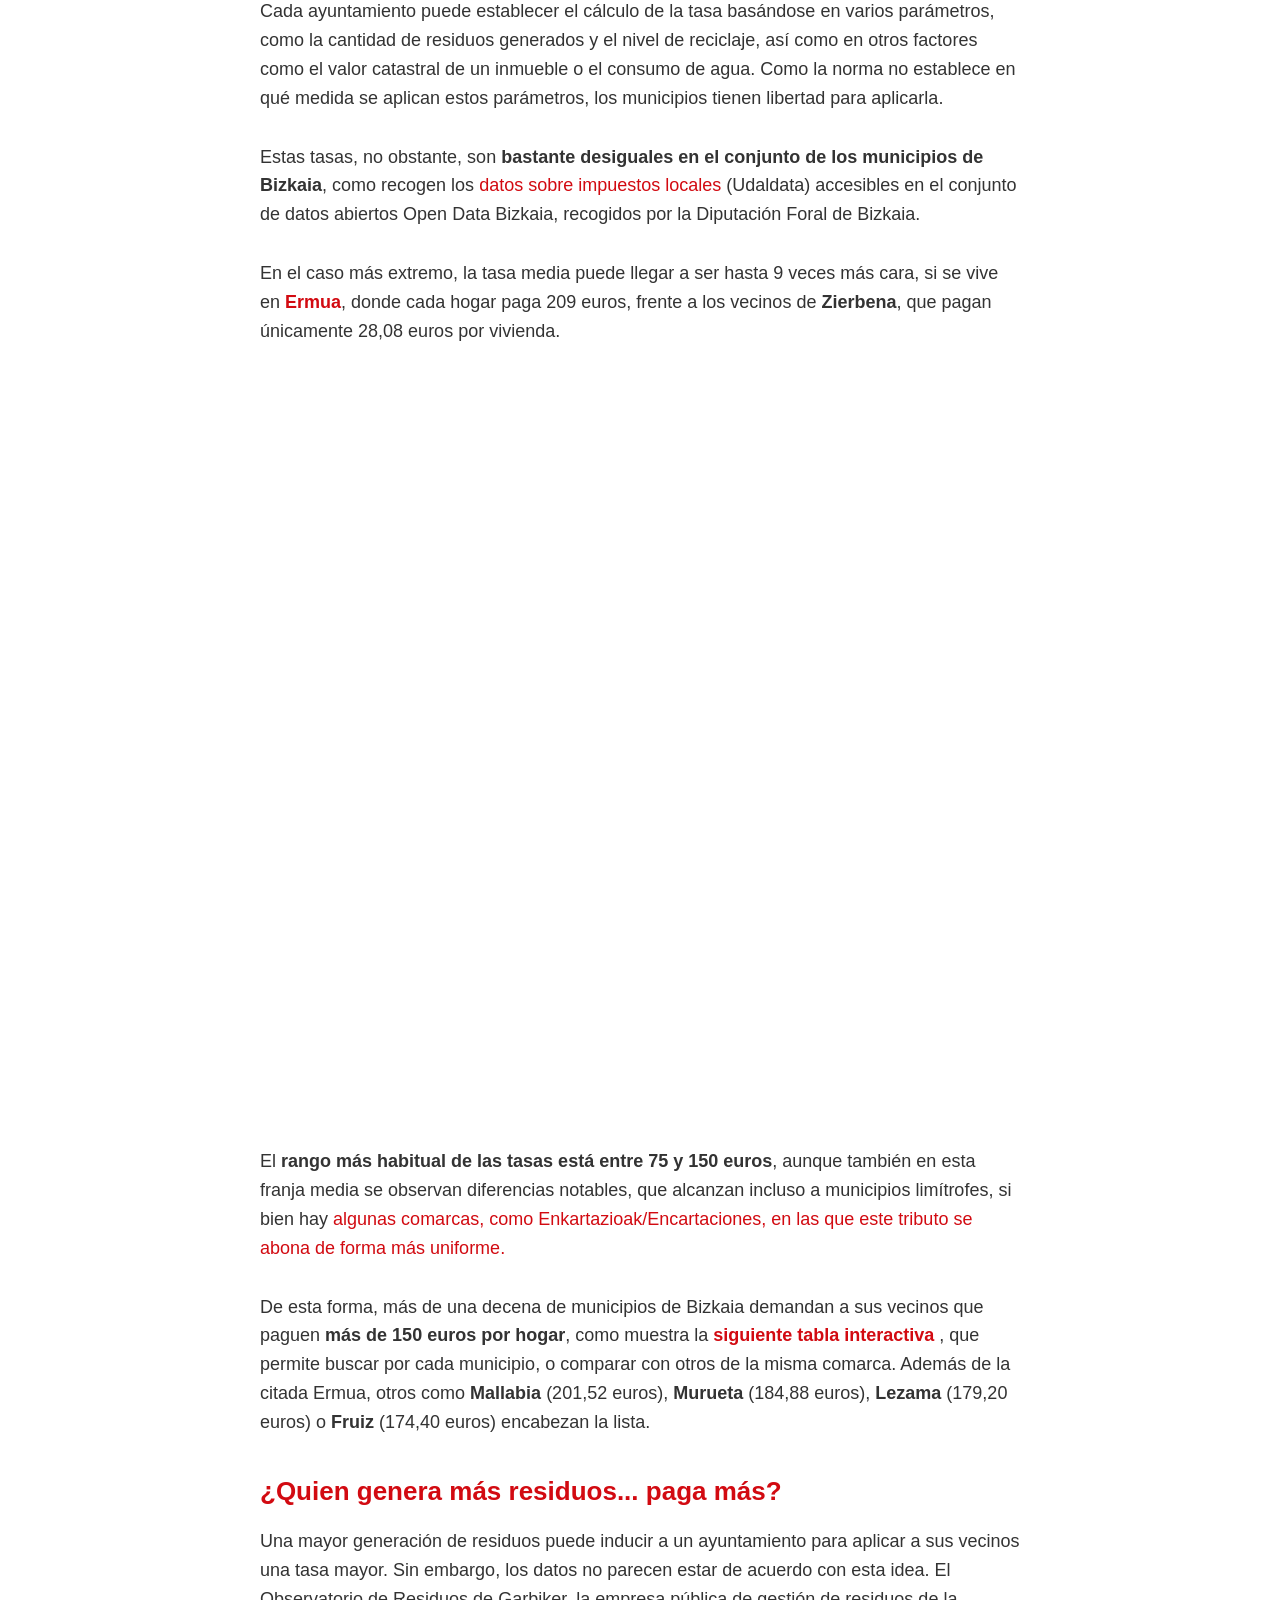
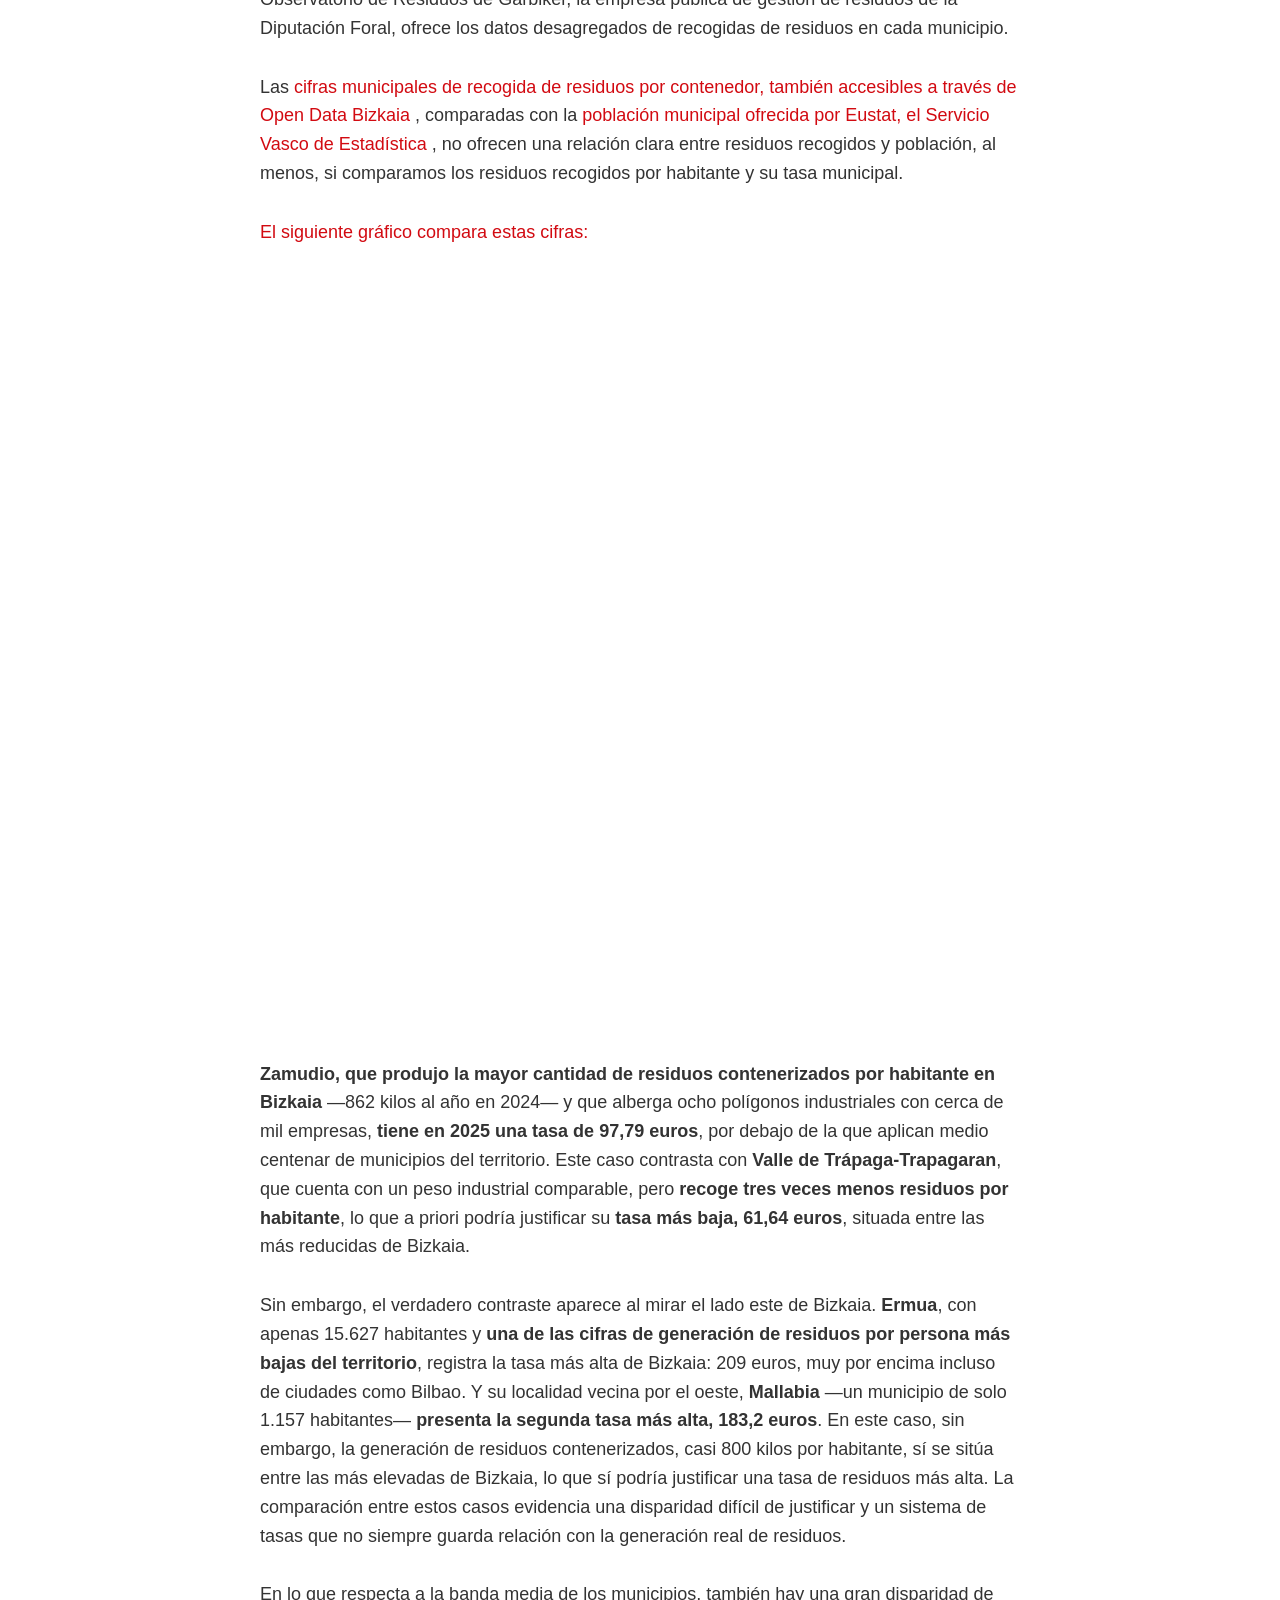
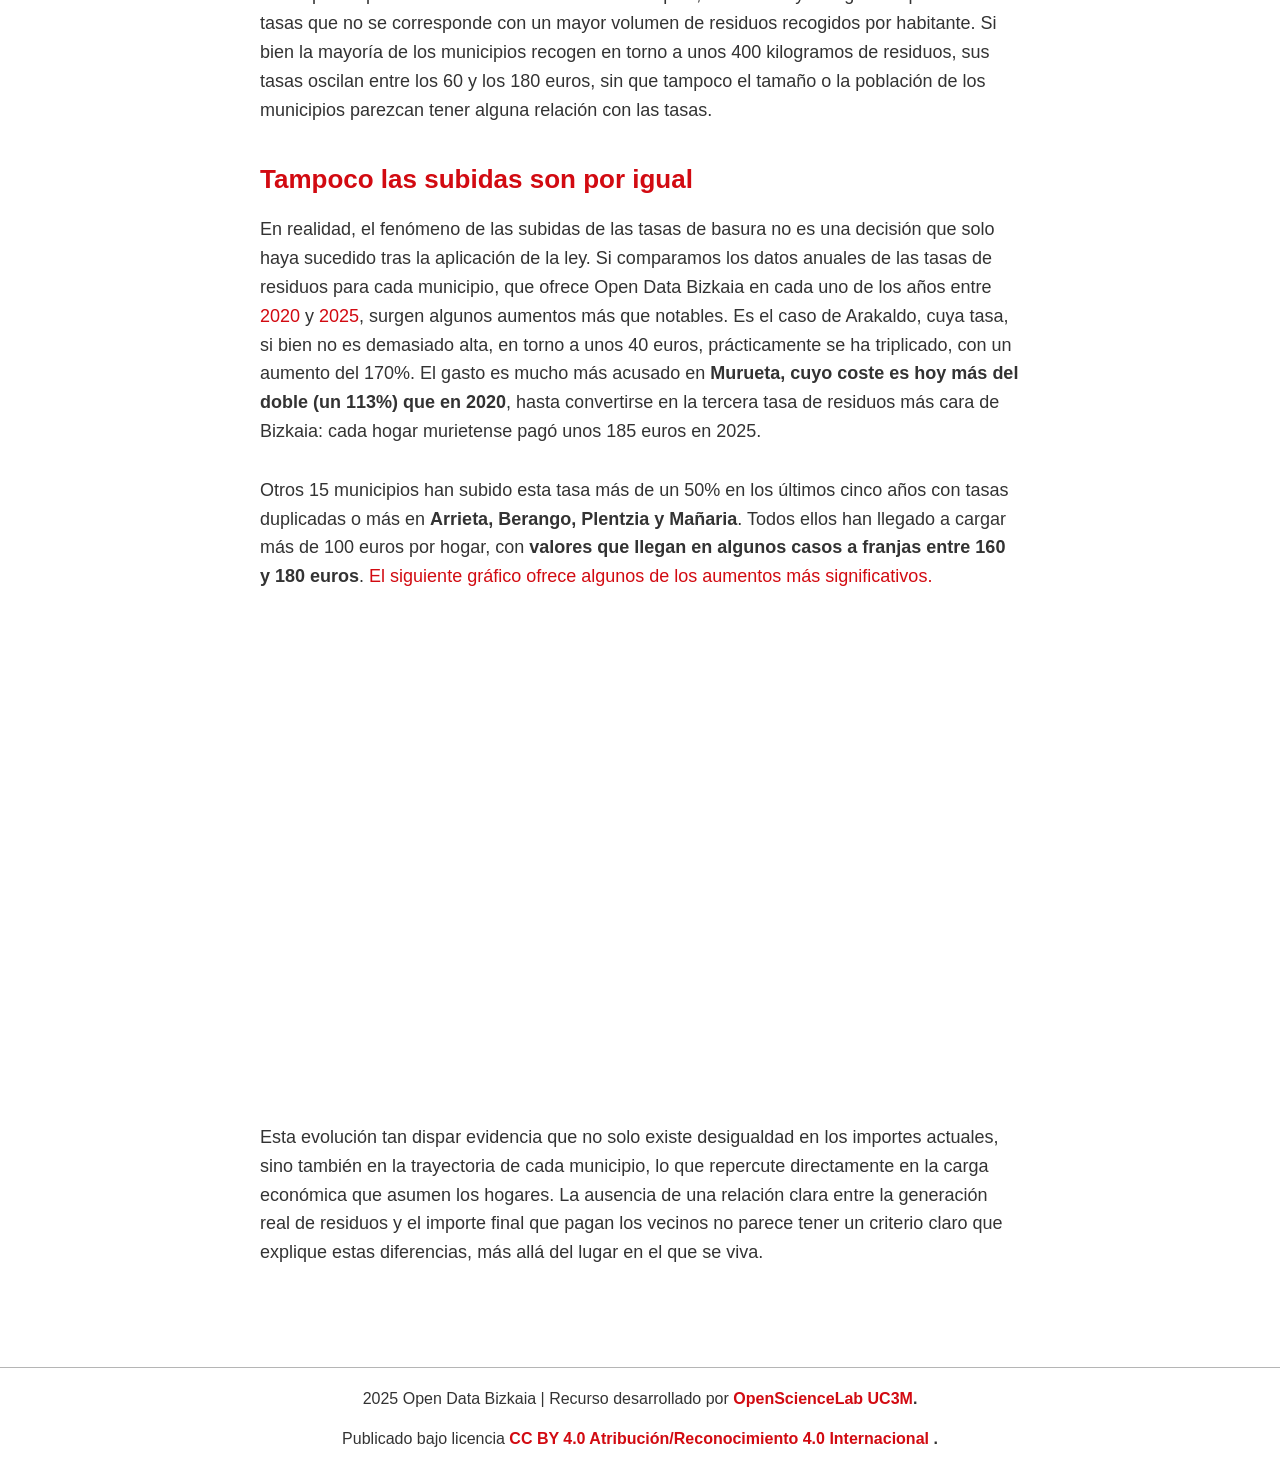
==== commit 6129628c: "Update aumento-tasa-de-basuras-bizkaia.html" ====
--- a/aumento-tasa-de-basuras-bizkaia.html
+++ b/aumento-tasa-de-basuras-bizkaia.html
@@ -3,7 +3,7 @@
     <head>
         <meta charset="UTF-8">
         <meta name="viewport" content="width=device-width, initial-scale=1.0">
-        <title>El dispar aumento de la tasa de residuos en Bizkaia en 2025</title>
+        <title>Título reportaje</title>
 		<meta name="description" content="La tasa de residuos sube en Bizkaia en 2025, pero con grandes diferencias entre municipios: más de la mitad aumentan más del 10% y algunos alcanzan el 170%.">
 
         <!-- ====== OPEN GRAPH ====== -->
@@ -28,11 +28,10 @@
         <!-- ====== CABECERA / NAVBAR ====== -->
 		<header>
 			<nav class="navbar">
-				<a href="index.html" class="logo">Bizkaia Environmental Data Hub</a>
+				<a href="index.html" class="logo">Título</a>
 				<ul class="nav-links">
 					<li><a href="index.html">Inicio</a></li>
 					<li><a href="dashboard.html">Dashboard</a></li>
-					<li><a href="video-evolucion-del-reciclaje-bizkaia.html">Vídeo</a></li>
 					<li><a href="aumento-tasa-de-basuras-bizkaia.html">Reportaje</a></li>
 				</ul>
 				<div class="menu-icon" id="menu-icon">&#9776;</div>
@@ -44,13 +43,10 @@
 
             <div class="hero-content">
 
-                <h1>¿Quien más contamina, más paga? El dispar aumento de la tasa de residuos en Bizkaia en 2025</h1>
+                <h1>El mapa del vaciado comercial de Madrid: una década de cierres, barrio por barrio</h1>
 
                 <p class="entradilla">
-                    La tasa de gestión de residuos ha aumentado este 2025, pero no de la misma manera en todos los municipios de Bizkaia. 
-                    En los últimos cinco años, más de la mitad de las localidades han encarecido este impuesto por encima del 10%, y algunas 
-                    han llegado a incrementos de hasta el 170%. Aunque la lógica indicaría que los municipios que más residuos generan pagan más, 
-                    los datos dibujan un escenario muy distinto.
+                    En los últimos diez años, Madrid ha cambiado de piel comercial. No de golpe, sino día a día, persiana a persiana. El resultado es un mapa desigual: barrios que resisten, otros que se transforman y algunos que pierden buena parte de su tejido económico. Este reportaje reconstruye esa evolución combinando dos claves: dónde se vacía la ciudad y qué negocios desaparecen y cuáles ocupan su lugar.
                     <span class="separator"></span>
                 </p>
 
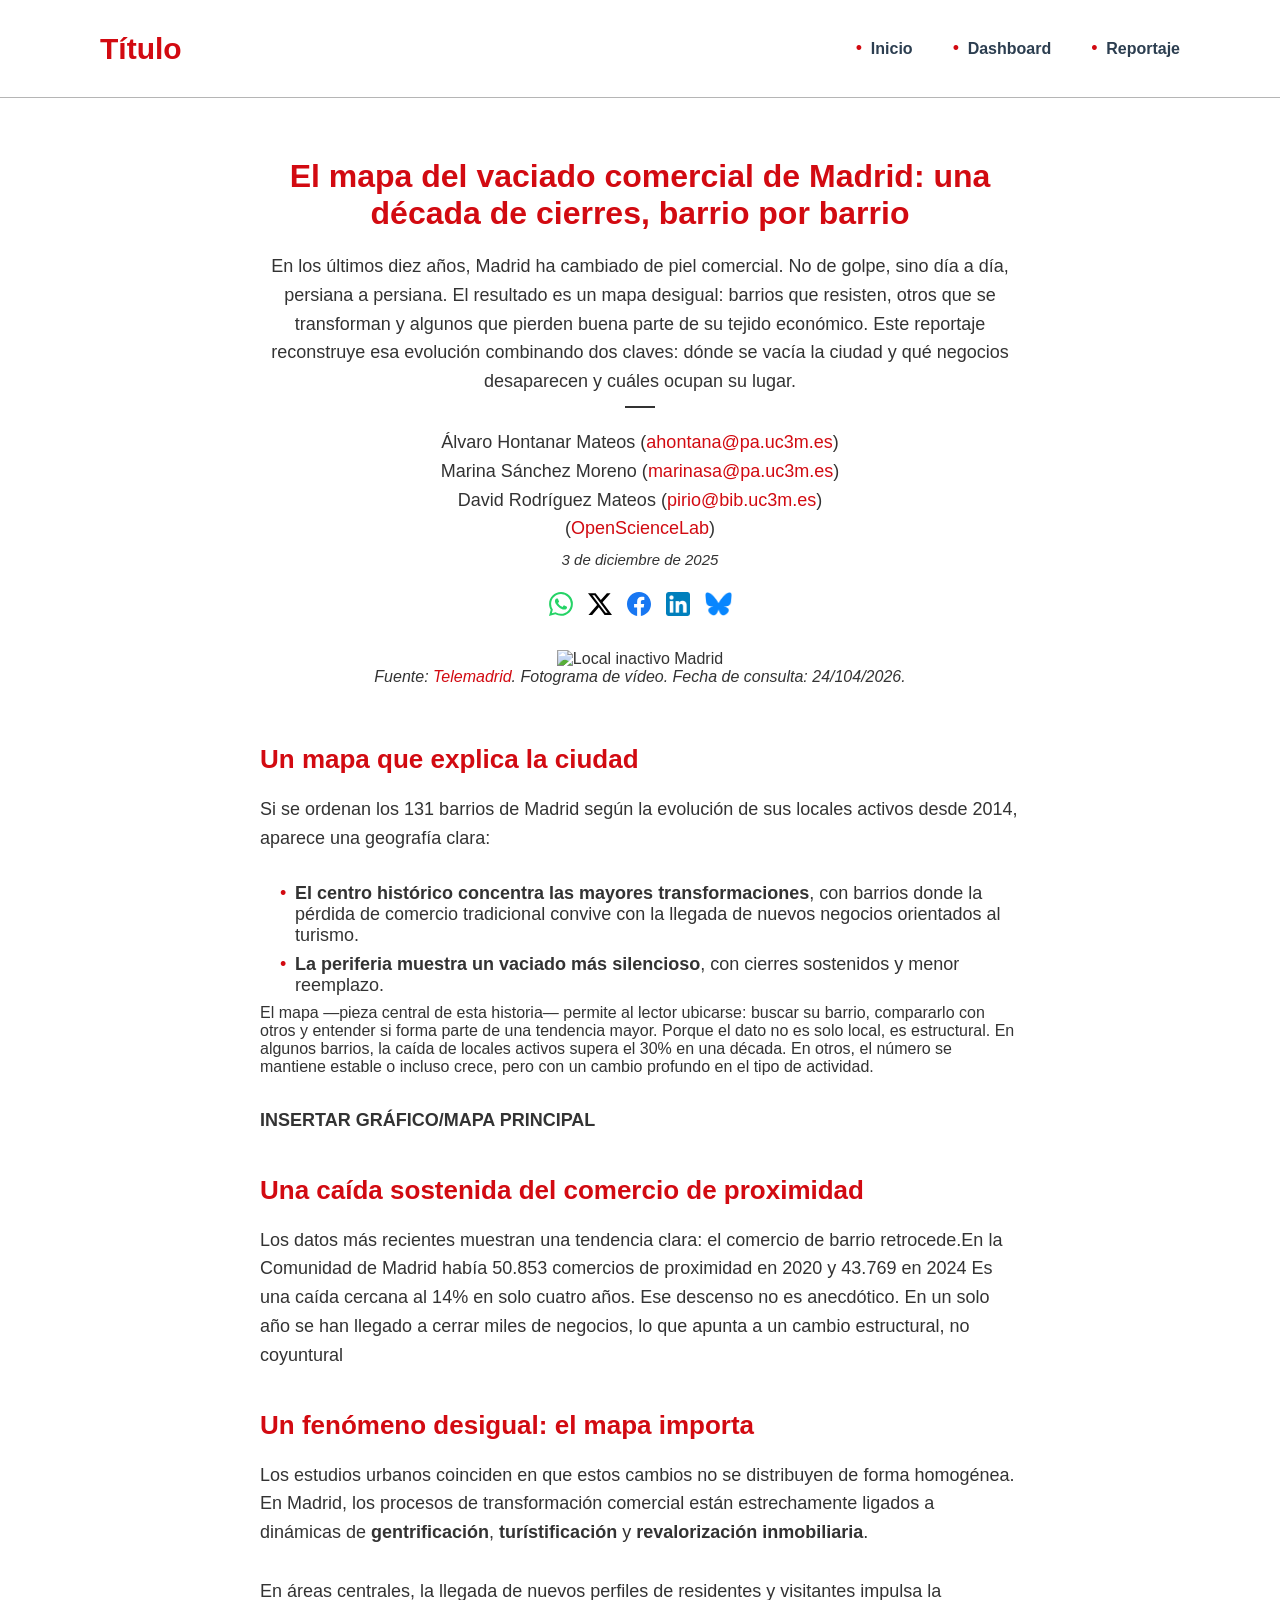
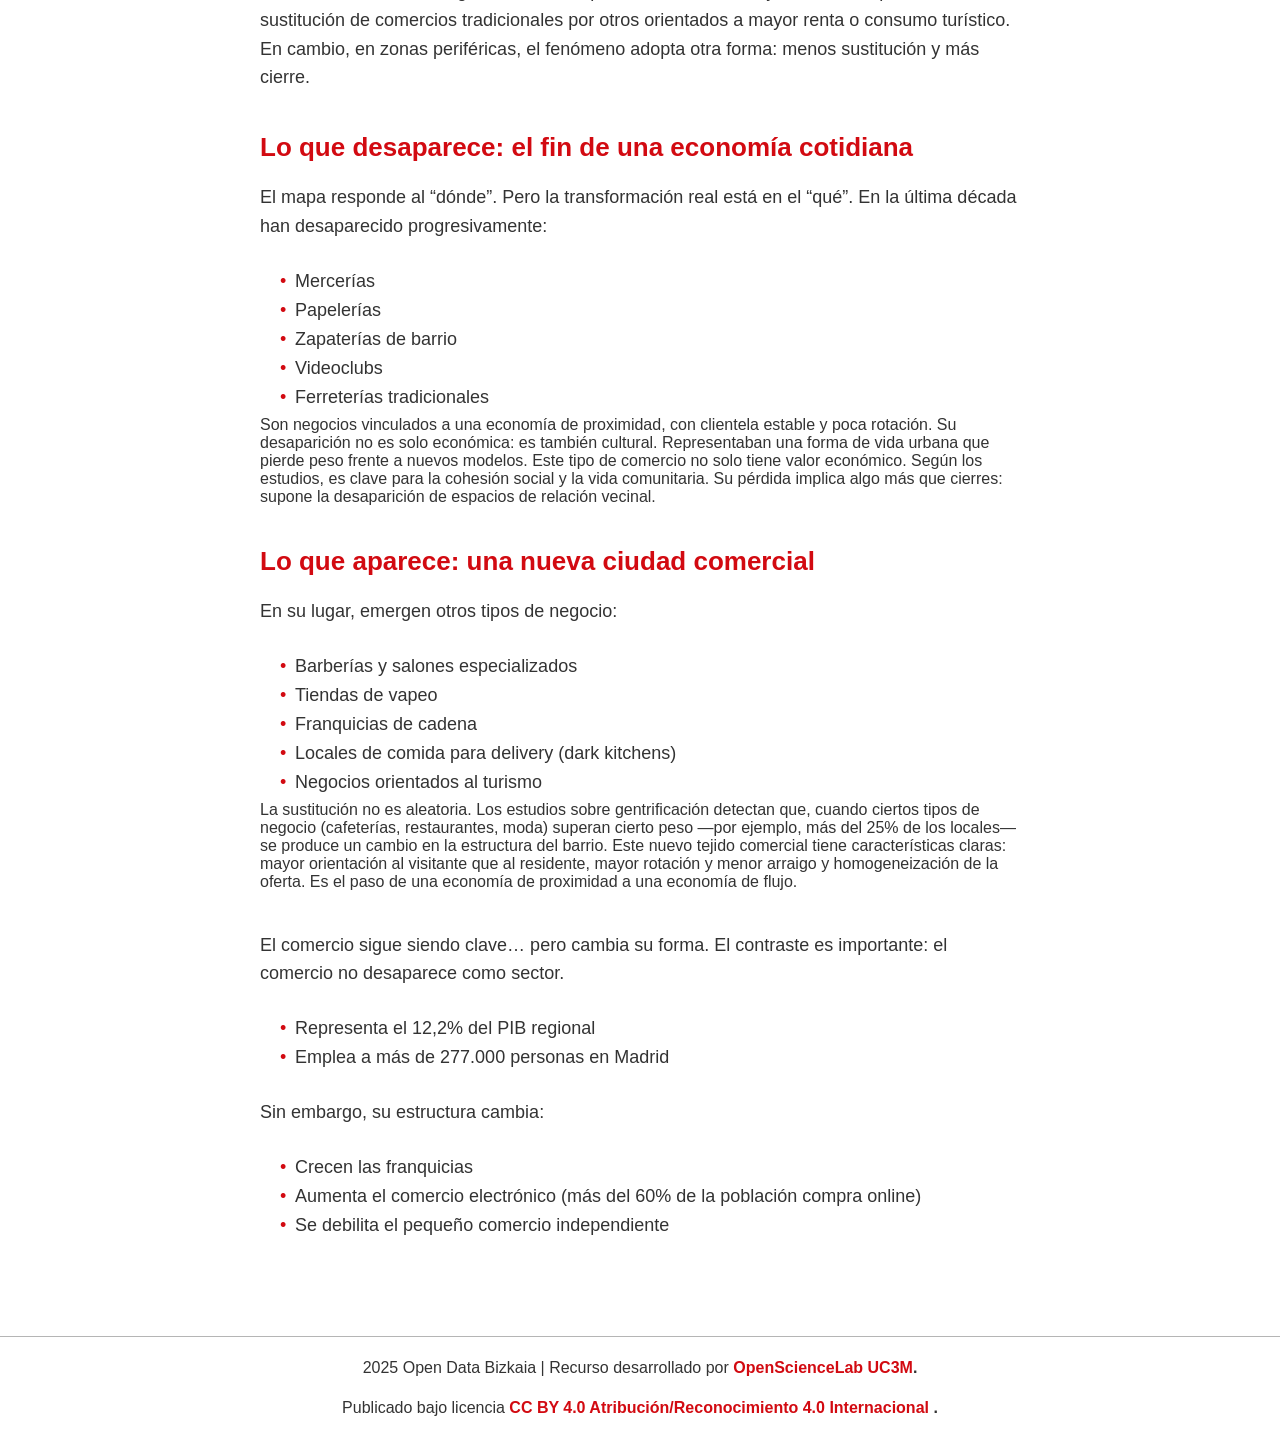
==== commit 315ee26f: "Update aumento-tasa-de-basuras-bizkaia.html" ====
--- a/aumento-tasa-de-basuras-bizkaia.html
+++ b/aumento-tasa-de-basuras-bizkaia.html
@@ -46,7 +46,9 @@
                 <h1>El mapa del vaciado comercial de Madrid: una década de cierres, barrio por barrio</h1>
 
                 <p class="entradilla">
-                    En los últimos diez años, Madrid ha cambiado de piel comercial. No de golpe, sino día a día, persiana a persiana. El resultado es un mapa desigual: barrios que resisten, otros que se transforman y algunos que pierden buena parte de su tejido económico. Este reportaje reconstruye esa evolución combinando dos claves: dónde se vacía la ciudad y qué negocios desaparecen y cuáles ocupan su lugar.
+                    En los últimos diez años, Madrid ha cambiado de piel comercial. No de golpe, sino día a día, persiana a persiana. El resultado es un mapa desigual:
+					barrios que resisten, otros que se transforman y algunos que pierden buena parte de su tejido económico. Este reportaje reconstruye esa evolución 
+					combinando dos claves: dónde se vacía la ciudad y qué negocios desaparecen y cuáles ocupan su lugar.
                     <span class="separator"></span>
                 </p>
 
@@ -111,15 +113,13 @@
                 </div>
 
                 <figure style="text-align: center;">
-                    <img src="contenedores-bilbao.jpg" alt="Contenedores en Bilbao"
+                    <img src="localcerrado.jpg" alt="Local inactivo Madrid"
                          style="max-width: 100%; height: auto;">
                     <figcaption style="font-style: italic; text-align: center;">
                         Fuente:
-                        <a href="https://www.flickr.com/photos/walkingsf/18187694083/" target="_blank">Flickr</a>, por
-                        <a href="https://www.flickr.com/photos/walkingsf/" target="_blank">Erica Fischer</a>.
-                        Imagen publicada bajo licencia
-                        <a href="https://creativecommons.org/licenses/by/2.0/" target="_blank">CC BY 2.0</a>.
-                        Fecha de consulta: 28/11/2025.
+                        <a href="https://www.telemadrid.es/programas/telenoticias-fin-de-semana/El-pequeno-comercio-con-el-agua-al-cuello-y-al-borde-de-la-quiebra-por-la-crisis-economica-2-2480171972--20220821041637.html" target="_blank">Telemadrid</a>.
+                        Fotograma de vídeo. 
+                        Fecha de consulta: 24/104/2026.
                     </figcaption>
                 </figure>
 
@@ -129,226 +129,82 @@
 
             <!-- ====== GRÁFICO 1 ====== -->
             <section class="body-article">
-                <p>
-                    La gran mayoría de los municipios de Bizkaia han aumentado en 2025 la tasa de residuos que aplican a cada hogar, de acuerdo con la adaptación de la Directiva (UE) 2018/851 del Parlamento Europeo y del Consejo, que se ha aplicado en todo el Estado español mediante la 
-                    <a href="https://www.boe.es/buscar/act.php?id=BOE-A-2022-5809" target="_blank" rel="noopener noreferrer">
-                        Ley 7/2022 de residuos y suelos contaminados para una economía circular
-                    </a>. 
-                    Esta tasa recoge los gastos de la recogida, transporte y tratamiento de los residuos. La directiva obliga a que 
-                    <a href="https://www.femp.es/sites/default/files/multimedia/CUESTIONES-TASA-RESIDUOS.pdf" target="_blank" rel="noopener noreferrer">
-                        esta tasa sea obligatoria, y además, que cubra el total de los costes de esta recogida
-                    </a>.
-                </p>
-
-                <p>
-                    La aplicación de esta tasa pretende que la recogida no sea deficitaria para los municipios, que son quienes deciden cuál es el coste que repercuten, ya sea a sus vecinos o, dependiendo del contrato de alquiler, a los propietarios de las viviendas.
-                </p>
-
-                <p>
-                    Cada ayuntamiento puede establecer el cálculo de la tasa basándose en varios parámetros, como la cantidad de residuos generados y el nivel de reciclaje, así como en otros factores como el valor catastral de un inmueble o el consumo de agua. Como la norma no establece en qué medida se aplican estos parámetros, los municipios tienen libertad para aplicarla.
-                </p>
-
-                <p>
-                    Estas tasas, no obstante, son 
-                    <strong>bastante desiguales en el conjunto de los municipios de Bizkaia</strong>, 
-                    como recogen los 
-                    <a href="https://www.opendatabizkaia.eus/es/dump/251927ac-a176-423d-869b-e9be427c133c/tipos-tarifas-2023-2026"
-                       target="_blank" rel="noopener noreferrer">
-                        datos sobre impuestos locales
-                    </a> 
-                    (Udaldata) accesibles en el conjunto de datos abiertos Open Data Bizkaia, recogidos por la Diputación Foral de Bizkaia.
-                </p>
-
-                <p>
-                    En el caso más extremo, la tasa media puede llegar a ser hasta 9 veces más cara, si se vive en 
-                    <a href="https://www.opendatabizkaia.eus/es/catalogo/udaldata-ermua" target="_blank" rel="noopener noreferrer"><strong>Ermua</strong></a>, donde cada hogar paga 209 euros, frente a los vecinos de <strong>Zierbena</strong>, que pagan únicamente 28,08 euros por vivienda.
-                    
-                </p>
-
-                <iframe title="Cuanto cuesta recoger los residuos: una tasa, múltiples precios"
-                        aria-label="Mapa coroplético"
-                        id="datawrapper-chart-cPBbP"
-                        src="https://datawrapper.dwcdn.net/cPBbP/2/"
-                        scrolling="no"
-                        frameborder="0"
-                        style="width: 0; min-width: 100% !important; border: none;"
-                        height="750"
-                        data-external="1">
-                </iframe>
-				<br>
-				<br>
-				<p>
-                    El <strong>rango más habitual de las tasas está entre 75 y 150 euros</strong>, 
-                    aunque también en esta franja media se observan diferencias notables, que alcanzan incluso a municipios limítrofes, 
-                    si bien hay 
-                    <a href="https://www.datawrapper.de/_/cPBbP/" target="_blank" rel="noopener noreferrer">
-                        algunas comarcas, como Enkartazioak/Encartaciones, en las que este tributo se abona de forma más uniforme.
-                    </a>
-                </p>
+                <h2>Un mapa que explica la ciudad</h2>
+				<p>
+                    Si se ordenan los 131 barrios de Madrid según la evolución de sus locales activos desde 2014, aparece una geografía clara:
+                    <ul>
+						<li><strong>El centro histórico concentra las mayores transformaciones</strong>, con barrios donde la pérdida de comercio tradicional convive
+							con la llegada de nuevos negocios orientados al turismo.</li>
+						<li><strong> La periferia muestra un vaciado más silencioso</strong>, con cierres sostenidos y menor reemplazo.</li>
+					</ul>
+                    El mapa —pieza central de esta historia— permite al lector ubicarse: buscar su barrio, compararlo con otros y entender si forma parte de una tendencia mayor. 
+				Porque el dato no es solo local, es estructural. En algunos barrios, la caída de locales activos supera el 30% en una década. En otros, el número se mantiene estable
+				o incluso crece, pero con un cambio profundo en el tipo de actividad.
+                </p>
+				<p><strong>INSERTAR GRÁFICO/MAPA PRINCIPAL</strong></p>
+				<h2>Una caída sostenida del comercio de proximidad</h2>
+				<p>
+				Los datos más recientes muestran una tendencia clara: el comercio de barrio retrocede.En la Comunidad de Madrid
+				había 50.853 comercios de proximidad en 2020 y 43.769 en 2024 Es una caída cercana al 14% en solo cuatro años. Ese descenso no es anecdótico. En un solo año se
+				han llegado a cerrar miles de negocios, lo que apunta a un cambio estructural, no coyuntural
+				</p>	
+				<h2>Un fenómeno desigual: el mapa importa</h2>
+				<p>
+				Los estudios urbanos coinciden en que estos cambios no se distribuyen de forma homogénea. En Madrid, los procesos de transformación comercial están estrechamente
+					ligados a dinámicas de <strong>gentrificación</strong>, <strong>turístificación</strong> y <strong>revalorización inmobiliaria</strong>.
+				<p>
+					En áreas centrales, la llegada de nuevos perfiles de residentes y visitantes impulsa la sustitución de comercios tradicionales por otros orientados a mayor renta
+					o consumo turístico. En cambio, en zonas periféricas, el fenómeno adopta otra forma: menos sustitución y más cierre.
+				</p>
+				
+				<h2>Lo que desaparece: el fin de una economía cotidiana</h2>
 				
                 <p>
-                    De esta forma, más de una decena de municipios de Bizkaia demandan a sus vecinos que paguen 
-                    <strong>más de 150 euros por hogar</strong>, 
-                    como muestra la 
-                    <a href="https://public.flourish.studio/visualisation/26559087/" target="_blank" rel="noopener noreferrer">
-                        <strong>siguiente tabla interactiva</strong>
-                    </a>,
-                    que permite buscar por cada municipio, o comparar con otros de la misma comarca. Además de la citada Ermua, 
-                    otros como <strong>Mallabia</strong> (201,52 euros), <strong>Murueta</strong> (184,88 euros), 
-                    <strong>Lezama</strong> (179,20 euros) o <strong>Fruiz</strong> (174,40 euros) encabezan la lista.
-                </p>
-
-                <div class="flourish-embed flourish-table" data-src="visualisation/26559087">
-                    <script src="https://public.flourish.studio/resources/embed.js"></script>
-                    <noscript>
-                        <img src="https://public.flourish.studio/visualisation/26559087/thumbnail"
-                             width="100%"
-                             alt="table visualization" />
-                    </noscript>
-                </div>
-
-                <h2>¿Quien genera más residuos... paga más?</h2>
-
-                <p>
-                    Una mayor generación de residuos puede inducir a un ayuntamiento para aplicar a sus vecinos una tasa mayor. 
-                    Sin embargo, los datos no parecen estar de acuerdo con esta idea. El Observatorio de Residuos de Garbiker, 
-                    la empresa pública de gestión de residuos de la Diputación Foral, ofrece los datos desagregados de recogidas de 
-                    residuos en cada municipio.
-                </p>
-
-                <p>
-                    Las 
-                    <a href="https://www.opendatabizkaia.eus/es/catalogo/residuos-urbanos" target="_blank" rel="noopener noreferrer">
-                        cifras municipales de recogida de residuos por contenedor, también accesibles a través de Open Data Bizkaia
-                    </a>, 
-                    comparadas con la 
-                    <a href="https://www.eustat.eus/elementos/tbl0014224_c.html" target="_blank" rel="noopener noreferrer">
-                        población municipal ofrecida por Eustat, el Servicio Vasco de Estadística
-                    </a>, 
-                    no ofrecen una relación clara entre residuos recogidos y población, al menos, si comparamos los residuos recogidos 
-                    por habitante y su tasa municipal.
-                </p>
-
-                <p>
-                    <a href="https://www.datawrapper.de/_/rtr8z/?v=7" target="_blank" rel="noopener noreferrer">
-                        El siguiente gráfico compara estas cifras:
-                    </a>
-                </p>
-
-                <div class="graph-container">
-                    <iframe src="https://datawrapper.dwcdn.net/rtr8z/1/"
-                            title="Tasas de basuras Bizkaia"
-                            aria-label="Tasas de basuras Bizkaia"
-                            id="datawrapper-chart-2"
-                            scrolling="no"
-                            frameborder="0"
-                            style="width: 0; min-width: 100% !important; border: none;"
-                            height="761"
-                            data-external="1">
-                    </iframe>
-
-                    <script type="text/javascript">
-                        window.addEventListener("message", function(a) {
-                            if (void 0 !== a.data["datawrapper-height"]) {
-                                var e = document.querySelectorAll("iframe");
-                                for (var t in a.data["datawrapper-height"]) {
-                                    for (var r, i = 0; r = e[i]; i++) {
-                                        if (r.contentWindow === a.source) {
-                                            var d = a.data["datawrapper-height"][t] + "px";
-                                            r.style.height = d;
-                                        }
-                                    }
-                                }
-                            }
-                        });
-                    </script>
-                </div>
-
-                <br>
-
-                <p>
-                    <strong>Zamudio, que produjo la mayor cantidad de residuos contenerizados por habitante en Bizkaia</strong> —862 kilos 
-                    al año en 2024— y que alberga ocho polígonos industriales con cerca de mil empresas, 
-                    <strong>tiene en 2025 una tasa de 97,79 euros</strong>, por debajo de la que aplican medio centenar de municipios del territorio. 
-                    Este caso contrasta con <strong>Valle de Trápaga-Trapagaran</strong>, que cuenta con un peso industrial comparable, pero 
-                    <strong>recoge tres veces menos residuos por habitante</strong>, lo que a priori podría justificar su 
-                    <strong>tasa más baja, 61,64 euros</strong>, situada entre las más reducidas de Bizkaia.
-                </p>
-
-                <p>
-                    Sin embargo, el verdadero contraste aparece al mirar el lado este de Bizkaia. <strong>Ermua</strong>, con apenas 15.627 
-                    habitantes y <strong>una de las cifras de generación de residuos por persona más bajas del territorio</strong>, registra la tasa 
-                    más alta de Bizkaia: 209 euros, muy por encima incluso de ciudades como Bilbao. Y su localidad vecina por el oeste, 
-                    <strong>Mallabia</strong> —un municipio de solo 1.157 habitantes— <strong>presenta la segunda tasa más alta, 183,2 euros</strong>. 
-                    En este caso, sin embargo, la generación de residuos contenerizados, casi 800 kilos por habitante, sí se sitúa entre las más 
-                    elevadas de Bizkaia, lo que sí podría justificar una tasa de residuos más alta. La comparación entre estos casos evidencia una 
-                    disparidad difícil de justificar y un sistema de tasas que no siempre guarda relación con la generación real de residuos.
-                </p>
-				
-				<p>
-					En lo que respecta a la banda media de los municipios, también hay una gran disparidad de tasas que no se corresponde con un mayor volumen de residuos recogidos por habitante. Si bien la mayoría de los municipios recogen en torno a unos 400 kilogramos de residuos, sus tasas oscilan entre los 60 y los 180 euros, sin que tampoco el tamaño o la población de los municipios parezcan tener alguna relación con las tasas.
+                    El mapa responde al “dónde”. Pero la transformación real está en el “qué”. En la última década han desaparecido progresivamente:
+					<ul>
+						<li>Mercerías</li>
+						<li>Papelerías</li>
+						<li>Zapaterías de barrio</li>
+						<li>Videoclubs</li>
+						<li>Ferreterías tradicionales</li>
+					</ul>
+				Son negocios vinculados a una economía de proximidad, con clientela estable y poca rotación. Su desaparición no es solo económica: es también
+				cultural. Representaban una forma de vida urbana que pierde peso frente a nuevos modelos. Este tipo de comercio no solo tiene valor económico.
+				Según los estudios, es clave para la cohesión social y la vida comunitaria. Su pérdida implica algo más que cierres: supone la desaparición de
+				espacios de relación vecinal.
+                </p>
+
+				<h2>Lo que aparece: una nueva ciudad comercial</h2>
+                
+				<p>En su lugar, emergen otros tipos de negocio:
+				<ul>
+						<li>Barberías y salones especializados</li>
+						<li>Tiendas de vapeo</li>
+						<li>Franquicias de cadena</li>
+						<li>Locales de comida para delivery (dark kitchens)</li>
+						<li>Negocios orientados al turismo</li>
+				</ul>
+				La sustitución no es aleatoria. Los estudios sobre gentrificación detectan que, cuando ciertos tipos de negocio (cafeterías, restaurantes, moda) 
+				superan cierto peso —por ejemplo, más del 25% de los locales— se produce un cambio en la estructura del barrio. Este nuevo tejido comercial tiene
+				características claras: mayor orientación al visitante que al residente, mayor rotación y menor arraigo y homogeneización de la oferta. Es el paso
+				de una economía de proximidad a una economía de flujo.
+                </p>
+
+                <h2></h2>
+				<p> El comercio sigue siendo clave… pero cambia su forma. El contraste es importante: el comercio no desaparece como sector.
+					<ul>
+						<li>Representa el 12,2% del PIB regional</li>
+					<li>Emplea a más de 277.000 personas en Madrid</li>
+					</ul>
+			</p>
+					<p>Sin embargo, su estructura cambia:
+						<ul>
+							<li>Crecen las franquicias</li>
+							<li>Aumenta el comercio electrónico (más del 60% de la población compra online)</li>
+							<li>Se debilita el pequeño comercio independiente</li>
+						</ul>
 				</p>
-
-                <h2>Tampoco las subidas son por igual</h2>
-
-                <p>
-                    En realidad, el fenómeno de las subidas de las tasas de basura no es una decisión que solo haya sucedido tras la aplicación de 
-                    la ley. Si comparamos los datos anuales de las tasas de residuos para cada municipio, que ofrece Open Data Bizkaia en cada uno 
-                    de los años entre 
-                    <a href="https://www.opendatabizkaia.eus/es/dump/589396ca-e02e-4b5b-a9e4-0ad3cc40f73a/tipos-tarifas-2019-2022?format=xlsx" target="_blank" rel="noopener noreferrer">2020</a>
-                    y 
-                    <a href="https://www.opendatabizkaia.eus/es/dump/251927ac-a176-423d-869b-e9be427c133c/tipos-tarifas-2023-2026?format=xlsx" target="_blank" rel="noopener noreferrer">2025</a>, 
-                    surgen algunos aumentos más que notables. Es el caso de Arakaldo, cuya tasa, si bien no es demasiado alta, en torno a unos 
-                    40 euros, prácticamente se ha triplicado, con un aumento del 170%. El gasto es mucho más acusado en 
-                    <strong>Murueta, cuyo coste es hoy más del doble (un 113%) que en 2020</strong>, hasta convertirse en la tercera tasa de residuos 
-                    más cara de Bizkaia: cada hogar murietense pagó unos 185 euros en 2025.
-                </p>
-
-                <p>
-                    Otros 15 municipios han subido esta tasa más de un 50% en los últimos cinco años con tasas duplicadas o más en 
-                    <strong>Arrieta, Berango, Plentzia y Mañaria</strong>. 
-                    Todos ellos han llegado a cargar más de 100 euros por hogar, con 
-                    <strong>valores que llegan en algunos casos a franjas entre 160 y 180 euros</strong>. 
-                    <a href="https://www.datawrapper.de/_/assXP/" target="_blank" rel="noopener noreferrer">
-                        El siguiente gráfico ofrece algunos de los aumentos más significativos.
-                    </a>
-                </p>
-
-                <iframe title="Tras la pandemia, algunas tasas de basura en Bizkaia se han disparado"
-                        aria-label="Gráfico de rangos"
-                        id="datawrapper-chart-assXP"
-                        src="https://datawrapper.dwcdn.net/assXP/1/"
-                        scrolling="no"
-                        frameborder="0"
-                        style="width: 0; min-width: 100% !important; border: none;"
-                        height="480"
-                        data-external="1">
-                </iframe>
-
-                <script type="text/javascript">
-                    window.addEventListener("message", function(a) {
-                        if (void 0 !== a.data["datawrapper-height"]) {
-                            var e = document.querySelectorAll("iframe");
-                            for (var t in a.data["datawrapper-height"]) {
-                                for (var r, i = 0; r = e[i]; i++) {
-                                    if (r.contentWindow === a.source) {
-                                        var d = a.data["datawrapper-height"][t] + "px";
-                                        r.style.height = d;
-                                    }
-                                }
-                            }
-                        }
-                    });
-                </script>
-				<br>
-				<br>
-
-                <p>
-                    Esta evolución tan dispar evidencia que no solo existe desigualdad en los importes actuales, sino también en la trayectoria 
-                    de cada municipio, lo que repercute directamente en la carga económica que asumen los hogares. La ausencia de una relación 
-                    clara entre la generación real de residuos y el importe final que pagan los vecinos no parece tener un criterio claro que 
-                    explique estas diferencias, más allá del lugar en el que se viva.
-                </p>
+                
 
             </section>
 
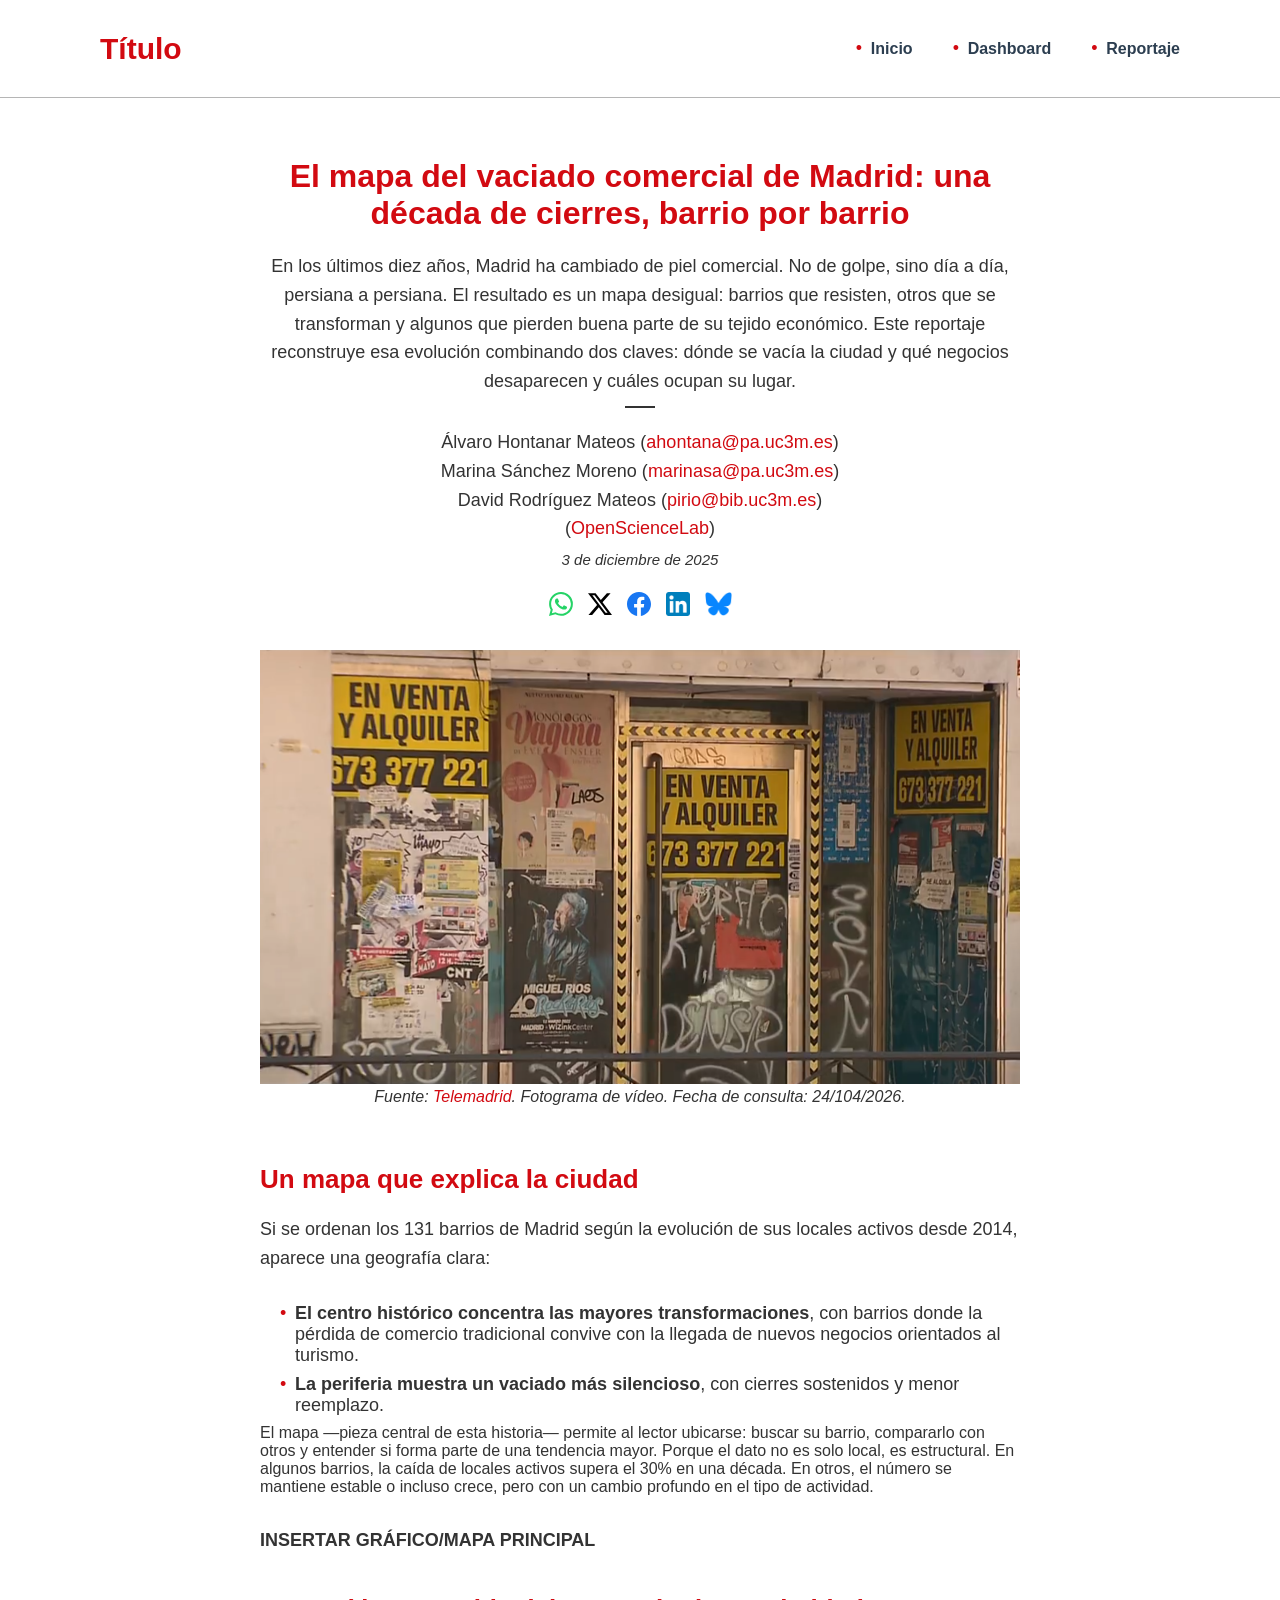
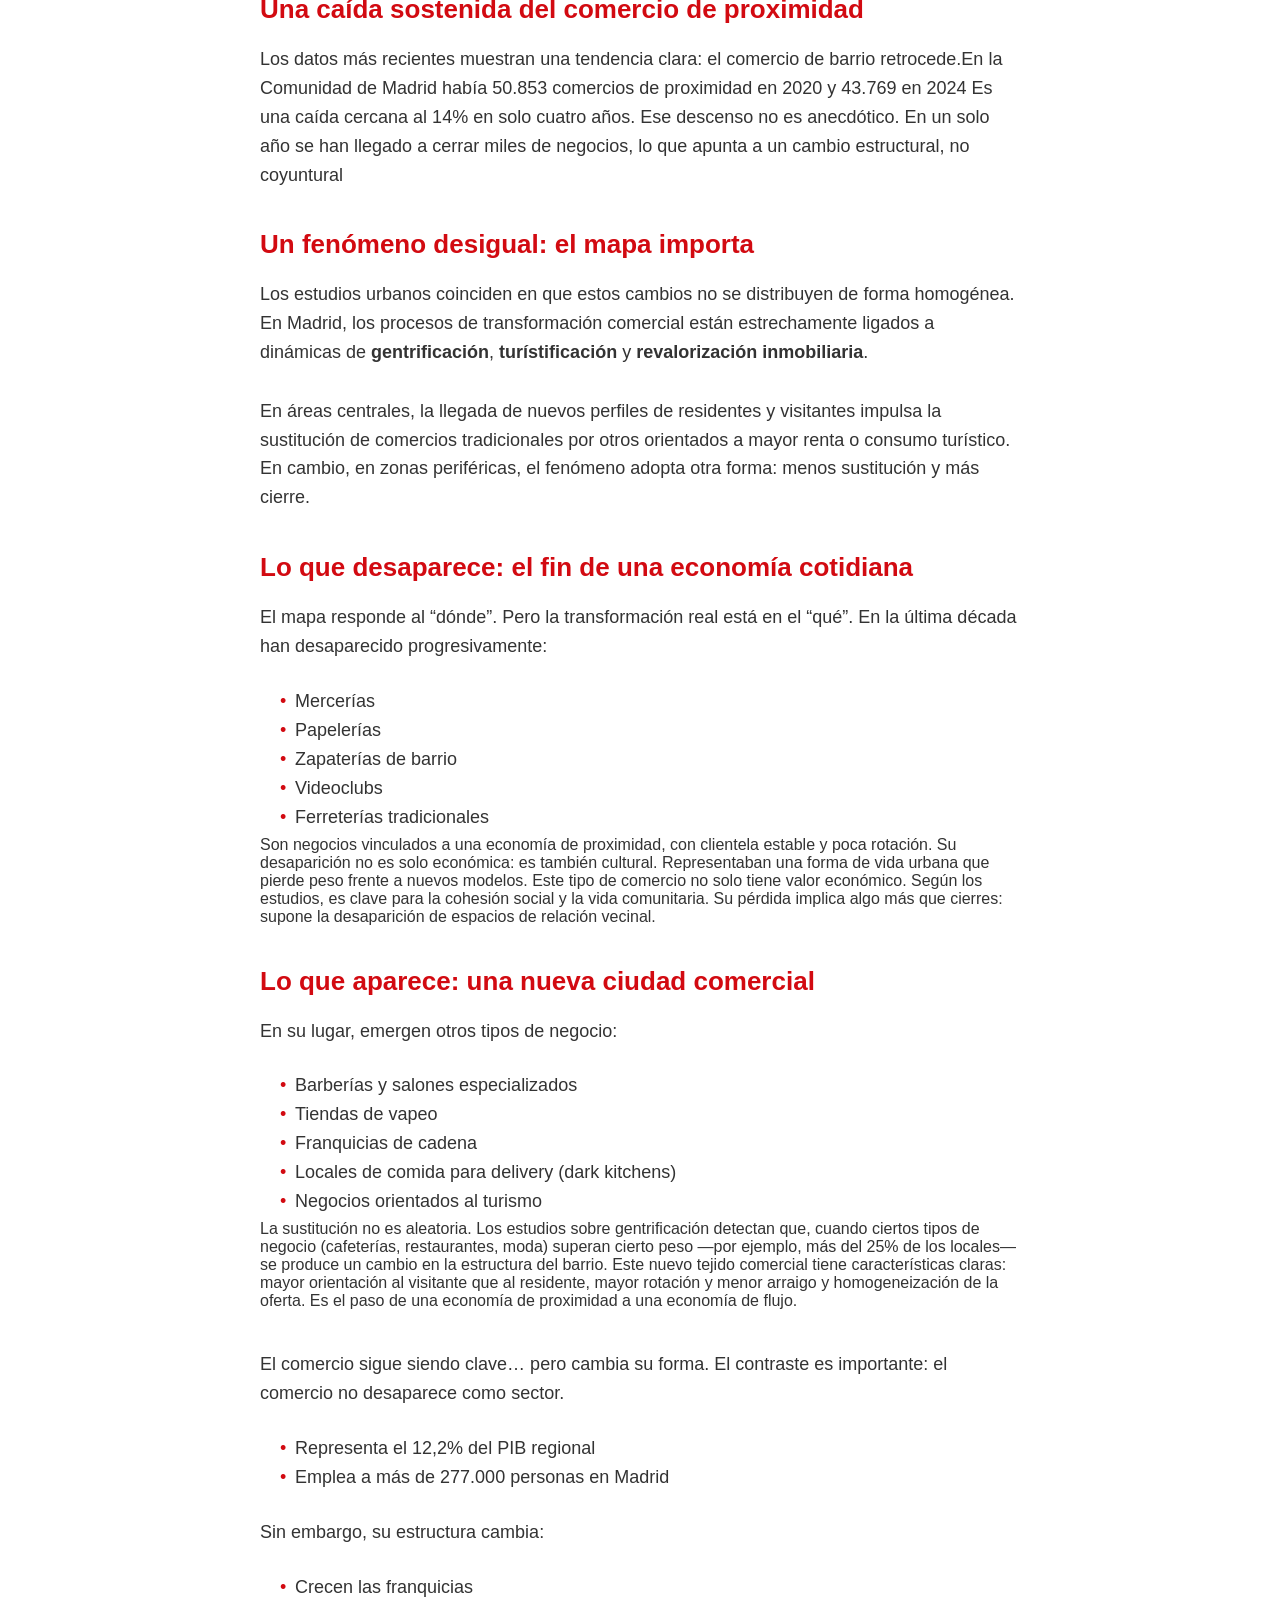
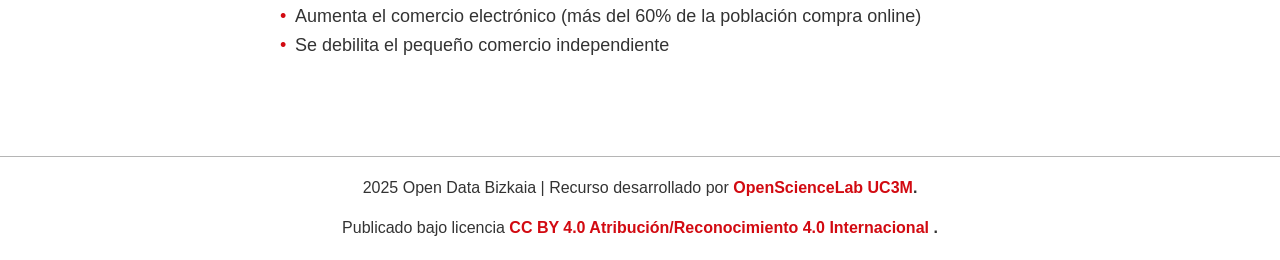
==== commit 66703282: "Update aumento-tasa-de-basuras-bizkaia.html" ====
--- a/aumento-tasa-de-basuras-bizkaia.html
+++ b/aumento-tasa-de-basuras-bizkaia.html
@@ -113,7 +113,7 @@
                 </div>
 
                 <figure style="text-align: center;">
-                    <img src="localcerrado.jpg" alt="Local inactivo Madrid"
+                    <img src="localcerrado.png" alt="Local inactivo Madrid"
                          style="max-width: 100%; height: auto;">
                     <figcaption style="font-style: italic; text-align: center;">
                         Fuente:
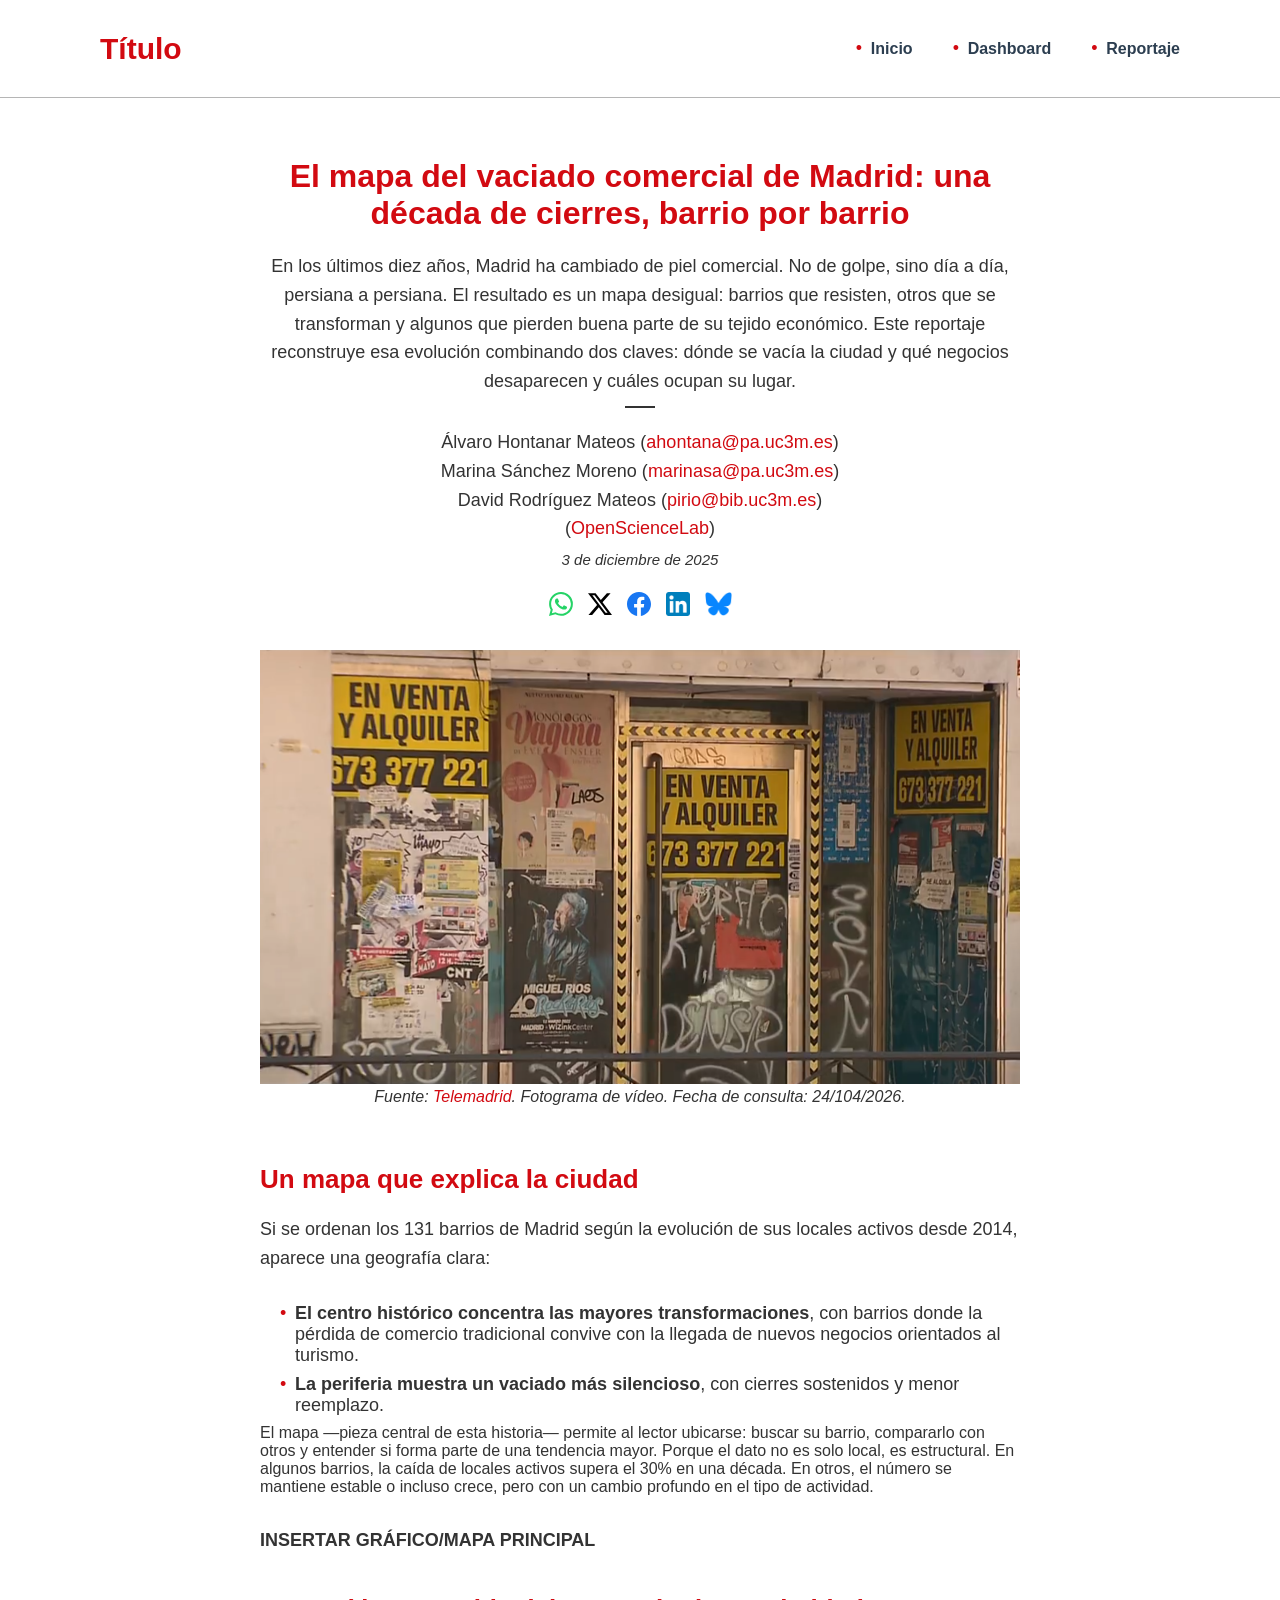
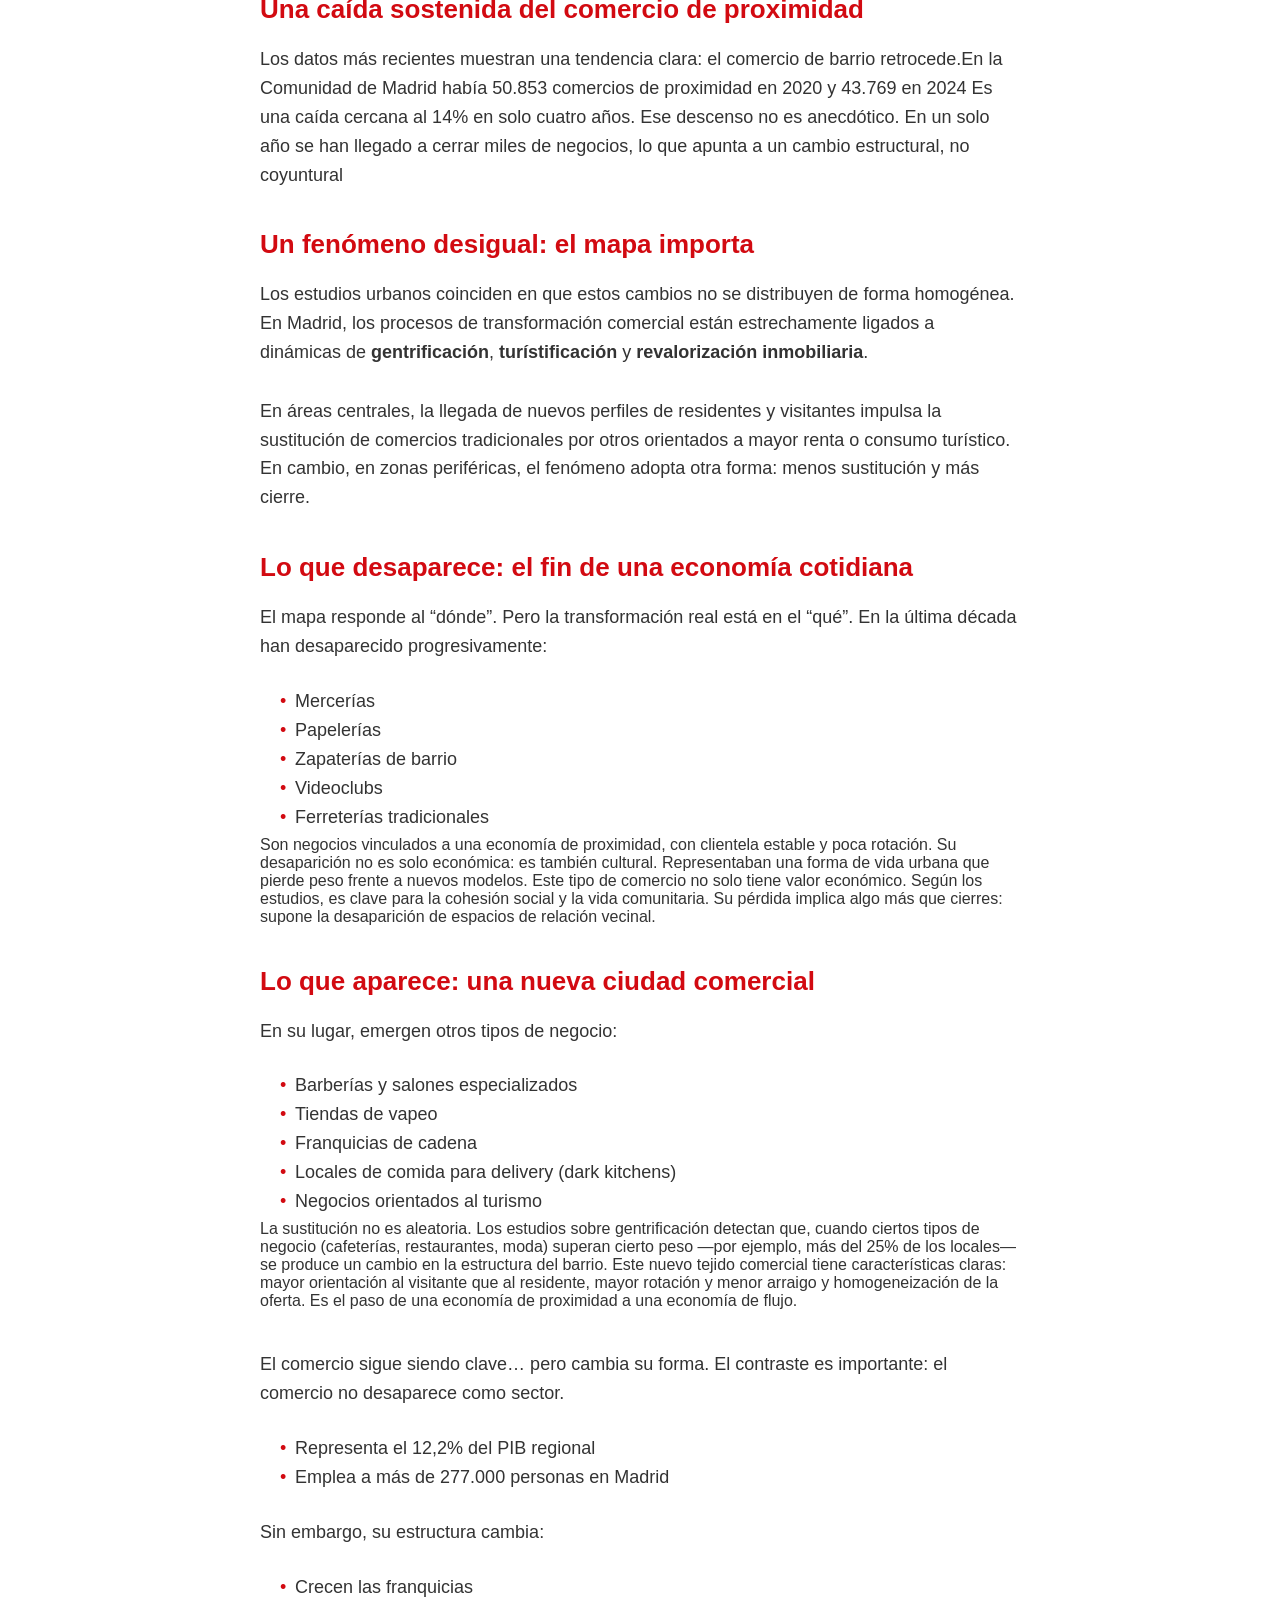
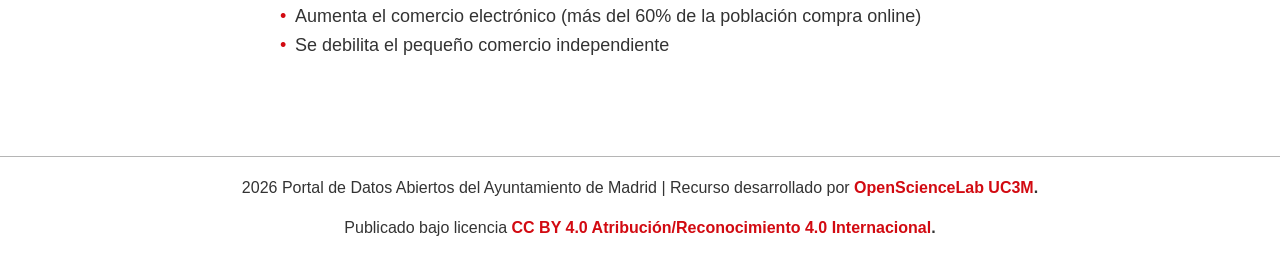
==== commit ae4a80a7: "Update aumento-tasa-de-basuras-bizkaia.html" ====
--- a/aumento-tasa-de-basuras-bizkaia.html
+++ b/aumento-tasa-de-basuras-bizkaia.html
@@ -212,24 +212,18 @@
 
         <!-- ====== PIE DE PÁGINA ====== -->
         <footer>
-            <p>
-                2025 Open Data Bizkaia |
-                Recurso desarrollado por
-                <strong>
-                    <a href="https://opensciencelab.uc3m.es/" target="_blank">OpenScienceLab UC3M</a>.
-                </strong>
-            </p>
-            <br>
-            <p>
-                Publicado bajo licencia
-                <strong>
-                    <a href="https://creativecommons.org/licenses/by/4.0/deed.es" target="_blank">
-                        CC BY 4.0 Atribución/Reconocimiento 4.0 Internacional
-                    </a>.
-                </strong>
-            </p>
-        </footer>
-
+        <p>
+            2026 Portal de Datos Abiertos del Ayuntamiento de Madrid | 
+            Recurso desarrollado por 
+            <strong>
+                <a href="https://opensciencelab.uc3m.es/" target="_blank">OpenScienceLab UC3M</a>.
+            </strong>
+        </p>
+		<br>
+		<p>
+			Publicado bajo licencia <strong><a href="https://creativecommons.org/licenses/by/4.0/deed.es" target="_blank">CC BY 4.0 Atribución/Reconocimiento 4.0 Internacional</a>.</strong>
+		</p>
+    </footer>
         <script src="script.js"></script>
 
     </body>
